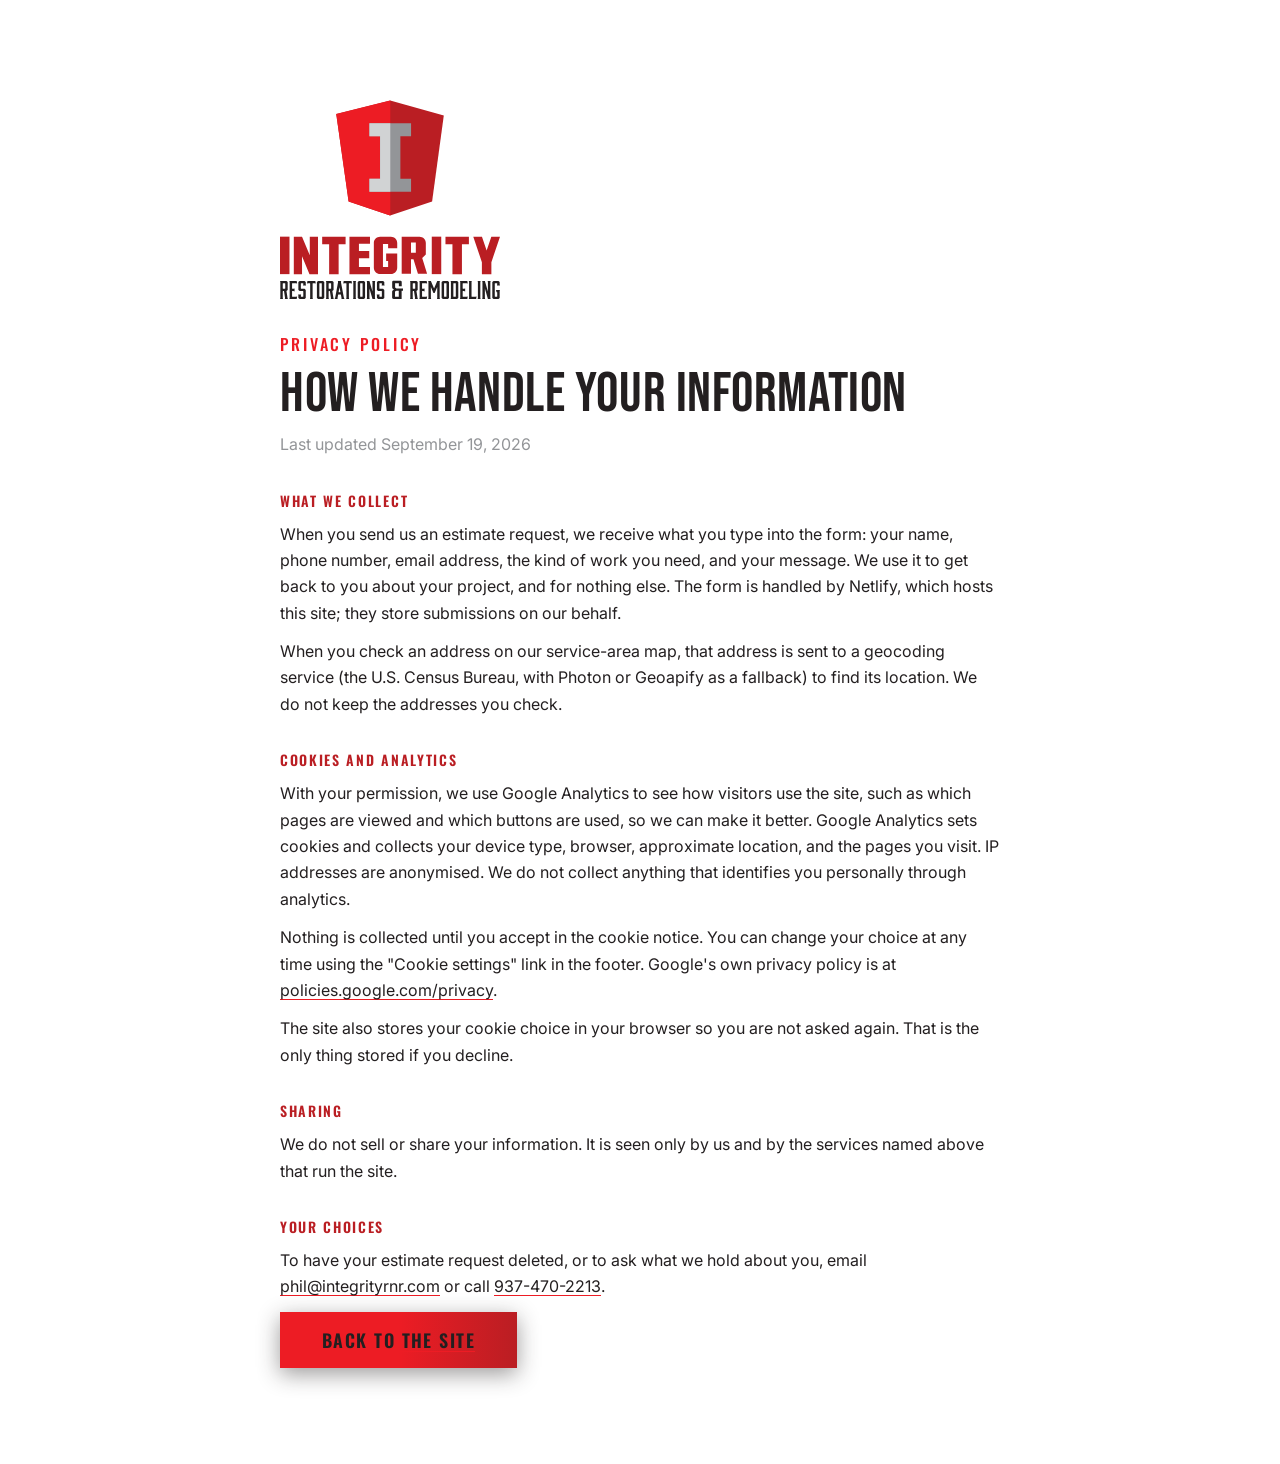
==== privacy.html @ 64e974b1 "Google Analytics live behind the cookie notice; privacy page, linked from the notice and the footer " ====
<!DOCTYPE html>
<html lang="en">
<head>
    <meta charset="UTF-8">
    <meta name="viewport" content="width=device-width, initial-scale=1.0">
    <title>Privacy Policy | Integrity Restorations &amp; Remodeling</title>
    <meta name="description" content="What Integrity Restorations and Remodeling collects on this site, why, and how to opt out of analytics cookies.">
    <link rel="canonical" href="https://integrityrnr.com/privacy.html"/>
    <link rel="icon" href="favicon.ico" sizes="32x32"/>
    <link rel="icon" type="image/svg+xml" href="assets/logo-shield.svg"/>
    <link rel="preconnect" href="https://fonts.googleapis.com">
    <link rel="preconnect" href="https://fonts.gstatic.com" crossorigin>
    <link href="https://fonts.googleapis.com/css2?family=Bebas+Neue&family=Oswald:wght@300;500;600&family=Inter:wght@400;500&display=swap" rel="stylesheet">
    <link rel="stylesheet" href="styles.css">
</head>
<body>
    <main id="main" class="section section--services page-full page-doc">
        <div class="section__inner">
            <a href="/"><img class="page-logo" src="assets/logo-lockup.svg" alt="Integrity Restorations and Remodeling" width="410" height="378"></a>
            <p class="section__eyebrow">Privacy policy</p>
            <h1 class="section__title">How we handle your information</h1>
            <p class="doc__updated">Last updated September 19, 2026</p>

            <h2 class="doc__h">What we collect</h2>
            <p>When you send us an estimate request, we receive what you type into the form: your name, phone number, email address, the kind of work you need, and your message. We use it to get back to you about your project, and for nothing else. The form is handled by Netlify, which hosts this site; they store submissions on our behalf.</p>
            <p>When you check an address on our service-area map, that address is sent to a geocoding service (the U.S. Census Bureau, with Photon or Geoapify as a fallback) to find its location. We do not keep the addresses you check.</p>

            <h2 class="doc__h">Cookies and analytics</h2>
            <p>With your permission, we use Google Analytics to see how visitors use the site, such as which pages are viewed and which buttons are used, so we can make it better. Google Analytics sets cookies and collects your device type, browser, approximate location, and the pages you visit. IP addresses are anonymised. We do not collect anything that identifies you personally through analytics.</p>
            <p>Nothing is collected until you accept in the cookie notice. You can change your choice at any time using the "Cookie settings" link in the footer. Google's own privacy policy is at <a href="https://policies.google.com/privacy" target="_blank" rel="noopener">policies.google.com/privacy</a>.</p>
            <p>The site also stores your cookie choice in your browser so you are not asked again. That is the only thing stored if you decline.</p>

            <h2 class="doc__h">Sharing</h2>
            <p>We do not sell or share your information. It is seen only by us and by the services named above that run the site.</p>

            <h2 class="doc__h">Your choices</h2>
            <p>To have your estimate request deleted, or to ask what we hold about you, email <a href="mailto:phil@integrityrnr.com">phil@integrityrnr.com</a> or call <a href="tel:+19374702213">937-470-2213</a>.</p>

            <p class="page-cta"><a class="btn btn--primary" href="/">Back to the site</a></p>
        </div>
    </main>
</body>
</html>
---- styles.css ----
/* =====================================================================
   INTEGRITY RESTORATIONS & REMODELING
   Mobile-first. Phone layout is the default; desktop is added at 768px.
   ===================================================================== */

/* ---------- TOKENS (from the logo's vector print files) ---------- */
:root {
    --red:       #ED1C24;   /* accents, headline emphasis */
    --red-dark:  #BA1E23;   /* buttons, white text on it */
    --ink:       #231F20;   /* text; all photo overlays are this at alpha, never #000 */
    --grey-900:  #88888A;   /* dark surfaces; exact logo background grey */
    --grey-700:  #939598;   /* the "I" on the shield, right half */
    --grey-500:  #A7A9AC;
    --grey-300:  #D1D3D4;   /* the "I" on the shield, left half; secondary text on dark */
    --grey-100:  #E6E7E8;
    --white:     #FFFFFF;
    --gold:      #F2B01E;   /* review stars only; the one colour outside the logo palette, by request */

    /* The brand "light source": bright left half, dark right half, taken
       from the shield's faceted lighting. Everything emphasised uses it. */
    --grad-brand:  linear-gradient(90deg, var(--red) 0%, var(--red) 50%, var(--red-dark) 100%);
    --grad-brand-smooth: linear-gradient(90deg, var(--red), var(--red-dark));
    /* Same idea in the shield's "I" greys: the headline wears this so its
       left edge is lighter than its right, matching the mark. On phones
       the headline is only ~350px wide, so the ramp is softened (white
       into light grey) to match the mobile comp; desktop widens it to
       the full I range below. */
    --grad-steel:  linear-gradient(90deg, var(--white) 0%, var(--white) 100%);      /* the headline is solid white now (Phil's call); the ramp machinery is kept for the two red words */

    /* Photo overlay strength (comp default .85). One knob. */
    --overlay: 0.6;

    --font-display: "Bebas Neue", "Oswald", Impact, sans-serif;
    --font-ui:      "Oswald", "Arial Narrow", sans-serif;
    --font-body:    "Inter", system-ui, -apple-system, "Segoe UI", Roboto, sans-serif;

    --nav-h: 64px;
    --gutter: 22px;
    --ease-out: cubic-bezier(.22, 1, .36, 1);
}

/* ---------- RESET ---------- */
*, *::before, *::after { box-sizing: border-box; margin: 0; padding: 0; }
html { scroll-behavior: smooth; -webkit-text-size-adjust: 100%; }
/* NOTHING MAY WIDEN THE PAGE. Things parked off to the side waiting for their
   entrance (rows that slide in from the right, a rotated photo stack) would
   otherwise stretch the layout on a phone: the whole site shrinks to fit and
   the hamburger lands off screen. clip, not hidden: no scroll container, so
   pinning and anchors behave. */
main, .site-footer { overflow-x: clip; }
body {
    font-family: var(--font-body);
    color: var(--ink);
    background: var(--white);
    line-height: 1.5;
    overflow-x: clip;
}
img, svg { display: block; max-width: 100%; }
[hidden] { display: none !important; }   /* the attribute must beat any display rule */
img { height: auto; }              /* width/height attrs give the ratio, CSS the size */
ul { list-style: none; }
a { color: inherit; text-decoration: none; }
button { font: inherit; color: inherit; background: none; border: 0; cursor: pointer; }
:focus-visible { outline: 3px solid var(--red); outline-offset: 3px; }
.svg-defs { position: absolute; width: 0; height: 0; overflow: hidden; }

.skip-link {
    position: absolute; left: 12px; top: -100px; z-index: 100;
    padding: 10px 16px; background: var(--red-dark); color: var(--white);
    font-family: var(--font-ui); text-transform: uppercase; letter-spacing: .08em;
}
.skip-link:focus { top: 12px; }

/* ---------- BUTTONS ---------- */
.btn {
    display: inline-flex; align-items: center; justify-content: center; gap: .4em;
    min-height: 48px; padding: 12px 20px;
    font-family: var(--font-ui); font-weight: 600; font-size: 13.5px;
    letter-spacing: .08em; text-transform: uppercase; line-height: 1;
    color: var(--white); white-space: nowrap;
    transition: transform .25s var(--ease-out), box-shadow .25s var(--ease-out);
}
.btn--primary {
    background: var(--grad-brand);
    box-shadow: 0 6px 22px rgba(35, 31, 32, .45);
}
/* THE OUTLINE BUTTON. At rest: a faint grey frame, and a line of Integrity
   red that travels round it, drawing the outline as it goes (a conic
   gradient turned by --spin, masked down to a 2px ring). On hover or focus
   the line runs on round the whole frame, then the brand gradient fills the
   button. Reduced motion: the full red outline, still. */
@property --spin { syntax: "<angle>"; inherits: false; initial-value: 0deg; }
@property --gap { syntax: "<percentage>"; inherits: false; initial-value: 55%; }   /* the part of the ring with no red on it */
.btn--outline {
    position: relative; isolation: isolate;
    box-shadow: inset 0 0 0 2px rgba(209, 211, 212, .28); color: var(--grey-300);      /* the faint frame: a shadow, not a border, so the ring below can sit inside the button's own box (the rolling label clips overflow) */
    font-weight: 500;
    transition: transform .25s var(--ease-out), color .3s;
}
.btn--outline::before {
    content: ""; position: absolute; inset: 0; z-index: -1;
    background: var(--grad-brand); opacity: 0; transition: opacity .25s;
}
.btn--outline::after {
    content: ""; position: absolute; inset: 0; padding: 2px; pointer-events: none;
    background: conic-gradient(from var(--spin), transparent 0 var(--gap), var(--red-dark) calc(var(--gap) * 1.42), var(--red) 100%);
    transition: --gap .75s ease-in-out;
    -webkit-mask: linear-gradient(#000 0 0) content-box, linear-gradient(#000 0 0);
            mask: linear-gradient(#000 0 0) content-box, linear-gradient(#000 0 0);
    -webkit-mask-composite: xor; mask-composite: exclude;
    animation: btn-spin 3.6s linear infinite;
}
@keyframes btn-spin { to { --spin: 360deg; } }
.btn--outline:hover, .btn--outline:focus-visible { color: var(--white); }
/* hover, in two beats: the red line runs on round the frame until it meets
   its own tail (--gap closes), THEN the fill comes in. Leaving: the fill goes
   first, the line lets go after. */
.btn--outline:hover::before, .btn--outline:focus-visible::before { opacity: 1; transition: opacity .35s .7s; }
.btn--outline:hover::after, .btn--outline:focus-visible::after { --gap: 0%; animation-play-state: paused; }
/* .btn--still: the quiet version. A plain light outline, no travelling line;
   hover or focus gives the red outline and the fill at once. One moving
   button per screen is enough. */
.btn--still { box-shadow: inset 0 0 0 2px rgba(209, 211, 212, .8); }
.btn--still::after { animation: none; opacity: 0; transition: opacity .3s; --gap: 0%; }
.btn--still:hover::after, .btn--still:focus-visible::after { opacity: 1; }
.btn--still:hover::before, .btn--still:focus-visible::before { transition: opacity .3s; }
@media (prefers-reduced-motion: reduce) { .btn--outline::after { animation: none; transition: none; --gap: 0%; } .btn--outline:hover::before, .btn--outline:focus-visible::before { transition: none; } }
.btn:hover, .btn:focus-visible { transform: translateY(-2px); }
.btn--primary:hover { box-shadow: 0 10px 28px rgba(35, 31, 32, .55); }

/* ---------- HEADER / NAV ---------- */
.site-header {
    position: fixed; inset: 0 0 auto 0; z-index: 50;
    height: var(--nav-h);
}
/* readability gradient under the nav: intentionally light so the black
   half of the wordmark still reads without a glow on the logo */
.site-header::before {
    content: ""; position: absolute; inset: 0 0 auto 0; height: 110px; z-index: -1;
    background: linear-gradient(to bottom, rgba(35,31,32,.35) 0%, rgba(35,31,32,.18) 55%, transparent 100%);
    pointer-events: none;
    transition: opacity .5s;
}
.site-header.is-scrolled::before { opacity: 0; }
/* the grey bar itself: a child, not a background, so it can wipe in
   from the left (script.js scales it; reduced motion just shows it) */
.site-header__bg {
    position: absolute; inset: 0; z-index: -1;
    background: var(--grey-900);
    transform: scaleX(0); transform-origin: 0 50%;
}
@media (prefers-reduced-motion: reduce) {
    .site-header.is-scrolled .site-header__bg { transform: none; }
}

.nav {
    height: 100%; padding: 0 var(--gutter);
    display: flex; align-items: center; justify-content: space-between;
}
.nav__brand { display: flex; align-items: center; gap: 10px; }
.nav__shield { width: 38px; height: auto; }
.nav__wordmark { width: 118px; height: auto; }

/* hamburger: three bars, becomes an X when open */
.nav__toggle {
    width: 44px; height: 44px; display: grid; place-content: center; gap: 5px;
}
.nav__bar {
    width: 22px; height: 2.5px; background: var(--white); border-radius: 2px;
    transition: transform .3s var(--ease-out), opacity .2s, background-color .2s;
}
/* the X (menu open) turns Integrity red under the finger or the pointer */
.nav__toggle[aria-expanded="true"]:hover .nav__bar, .nav__toggle[aria-expanded="true"]:active .nav__bar, .nav__toggle[aria-expanded="true"]:focus-visible .nav__bar { background: var(--red); }
.nav__toggle[aria-expanded="true"] .nav__bar:nth-child(1) { transform: translateY(7.5px) rotate(45deg); }
.nav__toggle[aria-expanded="true"] .nav__bar:nth-child(2) { opacity: 0; }
.nav__toggle[aria-expanded="true"] .nav__bar:nth-child(3) { transform: translateY(-7.5px) rotate(-45deg); }

/* mobile menu panel: full-screen sheet under the nav bar */
.nav__menu {
    position: fixed; inset: var(--nav-h) 0 0 0;
    background: rgba(35, 31, 32, .96);
    padding: 32px var(--gutter) 48px;
    display: flex; flex-direction: column; justify-content: center; align-items: center; gap: 8px;      /* everything centred, across and down */
    overflow-y: auto; overscroll-behavior: contain;                                                  /* a short phone in landscape can still reach every link */
    transform: translateX(100%);
    visibility: hidden;
    transition: transform .6s cubic-bezier(.65, 0, .35, 1), visibility 0s .6s;      /* this is the CLOSE: slower, easing away rather than snapping shut */
}
.nav__menu.is-open { transform: none; visibility: visible; transition: transform .4s var(--ease-out); }
.nav__menu--snap { transition: none !important; }   /* while the header switches layouts */
.nav__list { display: flex; flex-direction: column; align-items: center; gap: 8px; }
.nav__link {
    display: block; padding: 14px 0;
    font-family: var(--font-ui); font-weight: 500; font-size: 22px;
    letter-spacing: .12em; text-transform: uppercase; color: var(--white); text-align: center;
    text-shadow: 0 1px 3px rgba(35, 31, 32, .5);
    transition: color .2s;
}
.nav__link:hover, .nav__link:focus-visible { color: var(--red); }      /* no rolling letters here: just the Integrity red */
.nav__cta { margin-top: 24px; align-self: center; width: min(100%, 340px); }

/* ---------- HOME CONTROL ----------
   Fixed bottom right. Hidden over the hero (.visible comes from script.js);
   its colour follows the background under it: white over dark sections and
   photos, Integrity red (.on-light) over white and grey ones. */
.home-btn {
    position: fixed; right: 0; bottom: 12px; z-index: 45;      /* bottom right, tucked into the page gutter so it stays clear of the text column */      /* under the header and its menu (50) */
    width: 44px; height: 44px; display: flex; align-items: center; justify-content: center;
    color: var(--white); opacity: 0; visibility: hidden;
    filter: drop-shadow(0 1px 2px rgba(35, 31, 32, .45));
    transition: opacity .35s ease, visibility .35s, color .4s, filter .4s;
}
.home-btn.visible { opacity: 1; visibility: visible; }
.home-btn.on-light { color: var(--red); filter: none; }
.home-btn svg { display: block; width: 22px; height: 22px; }
@media (min-width: 768px) { .home-btn { right: 10px; bottom: 16px; width: 52px; height: 52px; } .home-btn svg { width: 32px; height: 32px; } }
.home-btn .home-fill { opacity: 0; transition: opacity .3s ease; }
.home-btn:hover .home-fill, .home-btn:focus-visible .home-fill { opacity: 1; }
.home-btn:focus-visible { outline: 3px solid currentColor; outline-offset: 2px; }
body.has-dialog .home-btn { visibility: hidden; }
@media (prefers-reduced-motion: reduce) { .home-btn, .home-btn .home-fill { transition: none; } }

/* ---------- HERO ---------- */
.hero {
    position: relative; isolation: isolate;
    min-height: 100vh;              /* fallback for browsers without svh */
    min-height: 100svh;             /* small viewport: excludes the mobile URL bar */
    display: grid; grid-template-rows: 1fr auto;
    color: var(--white);
}
.hero__media { position: absolute; inset: 0; z-index: -1; overflow: hidden; }
/* THE SHIELD'S POINT. The hero's base is a shallow V, like the bottom of
   the shield, not a flat edge. --vee is its depth. The V sits where the
   photo meets the white credentials strip (see .trust), at every size. */
.hero { --vee: clamp(22px, 3.4vw, 62px); }
/* THE REVEAL. --rv runs 0 (before photo, no "a success") to 1 (finished
   kitchen, "a success" in full). Both the after photo and the red words
   wear the same soft-edged mask, so they arrive left to right in step.
   Default 0 so the page opens on the before photo with no flash; if
   script.js never takes over, the fallback animation flips it to 1
   after a few seconds, and reduced motion starts at 1. */
.hero { --rv: 0; --rm: 0; animation: hero-rv-fallback 0s 6s forwards; }      /* --rm: the drywall stage, revealed the same way before --rv */
@keyframes hero-rv-fallback { to { --rv: 1; --rm: 1; } }
@media (prefers-reduced-motion: reduce) { .hero { --rv: 1; --rm: 1; animation: none; } }
/* THE INTRO'S STARTING STATE IS IN THE STYLESHEET, so the first paint already
   has it. Left to script.js alone, the page drew everything, then the script
   hid it, then faded it in: a flash and a jump on a phone's first load. If the
   script never arrives the same fallback as above shows everything after a
   few seconds; script.js cancels the fallback when it takes over. */
.hero__title, .hero__note, .hero__actions, .trust__item, .nav__list, .nav__brand { opacity: 0; animation: intro-fallback 0s 6s forwards; }
@keyframes intro-fallback { to { opacity: 1; } }
@media (prefers-reduced-motion: reduce) { .hero__title, .hero__note, .hero__actions, .trust__item, .nav__list, .nav__brand { opacity: 1; animation: none; } }
.hero__after, .hero__title .hl {
    -webkit-mask-image: linear-gradient(90deg, #000 calc(var(--rv) * 125% - 25%), transparent calc(var(--rv) * 125%));
            mask-image: linear-gradient(90deg, #000 calc(var(--rv) * 125% - 25%), transparent calc(var(--rv) * 125%));
}
.hero__after, .hero__mid { position: absolute; inset: 0; overflow: hidden; }
.hero__mid {
    -webkit-mask-image: linear-gradient(90deg, #000 calc(var(--rm) * 125% - 25%), transparent calc(var(--rm) * 125%));
            mask-image: linear-gradient(90deg, #000 calc(var(--rm) * 125% - 25%), transparent calc(var(--rm) * 125%));
}
.hero__title .hl { display: inline-block; }   /* one box, so one mask runs across both words */
.hero__photo {
    width: 100%; height: 100%; object-fit: cover;
    /* portrait crop of a landscape photo: bias left so the hood, the
       cabinet run, and the window edge stay in frame (matches the comp) */
    object-position: 38% 60%;
}
/* the shadow overlay: bottom-heavy on phones because the content sits
   at the bottom; a left-to-right light source on desktop */
.hero__media::after {
    content: ""; position: absolute; inset: 0;
    background: linear-gradient(
        to top,
        rgba(35,31,32, calc(var(--overlay) * 1.08)) 0%,
        rgba(35,31,32, calc(var(--overlay) * .85)) 34%,
        rgba(35,31,32, calc(var(--overlay) * .26)) 62%,
        rgba(35,31,32, calc(var(--overlay) * .06)) 100%
    );
}

.hero__content {
    align-self: end;
    padding: calc(var(--nav-h) + 40px) var(--gutter) 22px;
    display: flex; flex-direction: column; gap: 18px;
}
/* headline + note: one block that keeps the content column's rhythm */
.hero__copy { display: flex; flex-direction: column; gap: inherit; }
.hero__title {
    font-family: var(--font-display); font-weight: 400;
    font-size: clamp(38px, 11.8vw, 56px); line-height: .96; letter-spacing: .01em;   /* 46px at 390 */
    text-transform: uppercase;
    color: var(--white);            /* plain fallback until SplitText runs (and for no-JS) */
}
.hero__title .hl, .hero__title .em { color: var(--red); display: inline-block; }      /* .em: "you", red like "a success" but not part of the reveal */

/* GRADIENT-CLIPPED TEXT, PER WORD.
   A background clipped to text only paints the element's OWN layer. The
   moment a child gets a transform (which GSAP gives every word) the
   browser composites that child separately and its glyphs fall out of
   the parent's clip: invisible text. So each word carries the gradient
   itself. script.js sizes the gradient to the headline's width and
   offsets it by the word's x, so the ramp reads as one continuous
   sweep across the line instead of restarting on every word. */
.hero__title .word {
    background-image: var(--grad-steel);
    background-repeat: no-repeat;
    -webkit-background-clip: text; background-clip: text;
    color: transparent;
}
.hero__title .hl .word, .hero__title .em .word { background-image: var(--grad-brand); }
/* THE DRAWING STATE (script.js adds .is-drawing for the drywall stage): each
   word is an outline, and a fill rises through it bottom to top as --fill
   goes 0 to 1. "you" is red and full throughout. "a success" is never
   outlined: it arrives whole with the finished kitchen. Without the class
   (no JS, reduced motion, or once the fill is done) the words are solid. */
.hero__title { --fill: 0; }
.hero__title.is-drawing .word {
    -webkit-text-stroke: 1.5px var(--white);
    background-image: linear-gradient(to top, var(--white) calc(var(--fill) * 100%), transparent calc(var(--fill) * 100%));
}
.hero__title.is-drawing .em .word { -webkit-text-stroke: 0; background-image: var(--grad-brand); }      /* "you" is full from the start: only the white words fill */

.hero__note {
    font-family: var(--font-ui); font-weight: 400; font-size: 17px; line-height: 1.5; letter-spacing: .01em;
    color: var(--white); text-shadow: 0 1px 4px rgba(35, 31, 32, .55);
    border-left: 4px solid var(--red); padding: 12px 0 12px 14px;      /* the vertical padding is what makes the red bar stand taller than the line of text */
    max-width: 60ch;
}
/* side by side when there is room; each button needs ~140px, so on a
   320px phone (276px of content) they wrap and stack instead of
   overflowing the nowrap labels */
.hero__actions { display: flex; flex-wrap: wrap; gap: 10px; }
.hero__actions .btn--outline { flex: 1 1 140px; }
.hero__actions .btn--outline { background: rgba(35, 31, 32, .42); color: var(--white); }   /* a dark backing over the photo */

/* THE TALL HERO (a trial: delete this one block to go back to the hero that
   ends at the bottom of the first screen). The headline and buttons fill
   the first full screen; the kitchen photo then carries on for another 30%
   of a screen before the shield-point edge and the credentials strip. */
@media (min-width: 768px) {      /* not on phones: a landscape photo stretched over 130% of a tall narrow screen is zoomed to mush */
    .hero { grid-template-rows: minmax(100vh, auto) 30vh auto; grid-template-rows: minmax(100svh, auto) 30svh auto; }
    .hero > .trust { grid-row: 3; }
}
/* the buttons ride down with the scroll (script.js, heroScroll, feeds --drop)
   from the foot of the first screen to the foot of the photo, so they stay
   in view through the extra stretch. On the buttons, not their row: GSAP's
   intro moves the row and, once it has, pins the row's own translate to none. */
.hero__actions .btn { translate: 0 var(--drop, 0px); }

/* TRUST: the white credentials strip under the hero photo, at every size.
   Its top edge dips to a point in the middle (the shield's V): the photo
   behind fills the dip and a red rule follows it. Phones stack the three
   credentials, centred; from 768px they sit left, centre and right. */
.trust {
    position: relative; isolation: isolate;
    display: flex; flex-direction: column; align-items: center; gap: 10px;
    padding: calc(var(--vee) + 20px) var(--gutter) 18px;
    font-family: var(--font-body); font-size: 14px; font-weight: 500; letter-spacing: .04em;
    color: var(--ink);
}
/* the white is its own layer and starts 2px BELOW the red rule's top edge,
   tucked under it. When the white and the red were cut along the very same
   diagonal, anti-aliasing let a hairline of white show above the red. */
.trust::after {
    content: ""; position: absolute; inset: 0; z-index: -1; background: var(--white);
    clip-path: polygon(0 2px, 50% calc(var(--vee) + 2px), 100% 2px, 100% 100%, 0 100%);
}
.trust::before {
    content: ""; position: absolute; left: 0; right: 0; top: 0; height: calc(var(--vee) + 5px);
    background: var(--grad-brand-smooth);
    clip-path: polygon(0 0, 50% var(--vee), 100% 0, 100% 5px, 50% calc(var(--vee) + 5px), 0 5px);
}
.trust__item { display: flex; align-items: center; gap: 8px; }
.trust__icon { display: block; width: 20px; height: 20px; flex: none; }

/* ---------- FOLLOW BAND: a second strip under the credentials ---------- */
.follow {
    display: flex; flex-direction: column; align-items: center; gap: 14px;
    background: var(--white); border-top: 1px solid var(--grey-300); border-bottom: 1px solid var(--grey-300); padding: 26px var(--gutter);
}
.follow__item { display: flex; align-items: center; gap: 12px; font-size: 15px; letter-spacing: .02em; color: var(--ink); }
.follow__link {
    display: inline-flex; align-items: center; gap: 10px; padding: 9px 18px 9px 14px;
    font-weight: 600; color: var(--ink); background: var(--white);
    border: 2px solid var(--grey-300); border-radius: 999px;       /* a pill: reads as a button, not a word */
    transition: border-color .25s, color .25s, transform .25s var(--ease-out), box-shadow .25s var(--ease-out);
}
.follow__link:hover, .follow__link:focus-visible { border-color: var(--red); color: var(--red-dark); transform: translateY(-2px); box-shadow: 0 8px 18px rgba(35, 31, 32, .14); }
.follow__icon { width: 24px; height: 24px; flex: none; }
@media (max-width: 359px) { .follow__item { font-size: 13px; gap: 7px; white-space: nowrap; } .follow__link { gap: 6px; padding: 7px 11px 7px 9px; } .follow__icon { width: 18px; height: 18px; } }   /* the smallest phones: keep each phrase on one line */
@media (min-width: 768px) {
    /* two equal halves, so the hairline between the phrases stands exactly on the
       page's centre line: plumb with the point of the V and the middle credential */
    .follow { display: grid; grid-template-columns: 1fr 1fr; gap: 0; padding: 0; }
    .follow__item { font-size: 16px; padding: 38px 24px; justify-content: center; }      /* each phrase centred in its own half */
    .follow__item + .follow__item { border-left: 1px solid var(--grey-300); }              /* the bar runs the band's full height, line to line */
    .follow__icon { width: 26px; height: 26px; }
}

/* ---------- SECTION SHELLS ---------- */
.section {
    width: 100%;
    padding: 72px var(--gutter);
    scroll-margin-top: var(--nav-h);
}
/* empty sections stay 100vw x 100vh so we can see them while building;
   a built section sizes to its content */
.section.placeholder {
    width: 100%; min-height: 100vh;   /* 100% = viewport width without the scrollbar sliver 100vw adds */
    display: grid; place-items: center;
}
.section__inner { width: min(100%, 1200px); margin-inline: auto; }
.section__head { text-align: center; max-width: 62ch; margin: 0 auto 40px; }
.section__eyebrow {
    font-family: var(--font-ui); font-weight: 500; font-size: 13px;
    letter-spacing: .18em; text-transform: uppercase; color: var(--red);
    margin-bottom: 10px;
}
.section__title {
    font-family: var(--font-display); font-weight: 400;
    font-size: clamp(40px, 8vw, 72px); line-height: 1; letter-spacing: .01em;
    text-transform: uppercase;
}
.section__lede {
    margin-top: 14px; font-size: 16px; line-height: 1.6; color: var(--ink);
}
.placeholder__note {
    margin-top: 12px; max-width: 60ch;
    font-size: 15px; color: var(--grey-700);
}

/* ---------- SERVICES ---------- */
.services { display: grid; gap: 32px; }
.service {
    display: grid; grid-template-columns: 64px 1fr; gap: 18px;
    align-items: start;
}
/* MASK, NOT IMG: an <img> can't be recoloured by CSS. Using the SVG as
   a mask means the box paints its background (the brand gradient) only
   where the icon has ink. Same trick as the trust icons, one asset each,
   and the files stay plain black SVGs that work anywhere else. */
/* two registered colours, so the icon's gradient can FADE to white (a plain
   custom property, or a gradient itself, cannot be transitioned) */
@property --ico-a { syntax: "<color>"; inherits: false; initial-value: #ED1C24; }
@property --ico-b { syntax: "<color>"; inherits: false; initial-value: #BA1E23; }
.service__icon { position: relative; width: 64px; aspect-ratio: 1; }
/* THE ICON is painted by ::after: the icon's box, masked by the SVG. Its
   fill is the brand gradient built from --ico-a / --ico-b; on hover both
   fade to white. */
.service__icon::after {
    content: ""; position: absolute; inset: 0;
    background: linear-gradient(90deg, var(--ico-a) 0%, var(--ico-a) 50%, var(--ico-b) 100%);
    -webkit-mask: var(--icon) center / contain no-repeat;
            mask: var(--icon) center / contain no-repeat;
    transition: --ico-a .35s ease, --ico-b .35s ease;
}
/* THE TILE is ::before: brand red with rounded corners, faded out at rest;
   on hover it fades in while the lines fade to white. It HUGS THE DRAWING,
   not the square box: each SVG's artwork sits differently inside its box
   (the kitchen and bathroom are wide and short, the other two near square),
   so each icon carries its artwork's insets (--at --ar --ab --al, measured
   from the SVGs' bounding boxes, stroke included) and the tile is that
   rectangle plus --pad. Re-measure if an icon file changes. */
.service__icon::before {
    --pad: 7px;                            /* enough that a square corner in the drawing (the shower's) clears the tile's rounded corner */
    content: ""; position: absolute; border-radius: 9px;
    inset: calc(var(--at) - var(--pad)) calc(var(--ar) - var(--pad)) calc(var(--ab) - var(--pad)) calc(var(--al) - var(--pad));
    background: var(--grad-brand);
    opacity: 0; transition: opacity .35s ease;
}
.service__icon--kitchen  { --icon: url("assets/icon-kitchen.svg"); --at: 11.48%; --ar: 3.7%; --ab: 11.48%; --al: 3.7%; }
.service__icon--bathroom { --icon: url("assets/icon-bathroom.svg"); --at: 10.69%; --ar: 3.7%; --ab: 10.68%; --al: 3.7%; }
.service__icon--basement { --icon: url("assets/icon-basement.svg"); --at: 3.7%; --ar: 4.54%; --ab: 3.71%; --al: 4.54%; }
.service__icon--other    { --icon: url("assets/icon-other.svg"); --at: 3.7%; --ar: 4.02%; --ab: 3.71%; --al: 4.02%; }
.service__title {
    font-family: var(--font-ui); font-weight: 600; font-size: 17px;
    letter-spacing: .1em; text-transform: uppercase; line-height: 1.2;
    margin-bottom: 8px;
}
.service__text { font-size: 16px; line-height: 1.6; max-width: 46ch; }
/* THE WHOLE BLOCK IS THE LINK: the title's link stretches over the block,
   so the icon is clickable too. The cue line and a small lift on the icon
   say so. */
.service { position: relative; }
}
}
.service__link { color: inherit; text-decoration: none; }
.service__link::after { content: ""; position: absolute; inset: -10px; }
.service__link:focus-visible { outline: none; }
.service:has(.service__link:focus-visible) { outline: 3px solid var(--red); outline-offset: 10px; }
.service__icon { transition: transform .35s var(--ease-out); }
.service__title { transition: color .25s; }
.service__more {
    display: inline-block; margin-top: 10px;
    font-family: var(--font-ui); font-weight: 600; font-size: 13px; letter-spacing: .12em; text-transform: uppercase;
    color: var(--red-dark); border-bottom: 2px solid transparent; transition: border-color .25s;
}
.service:hover .service__icon { transform: translateY(-4px); }
.service:hover .service__icon::before, .service:has(.service__link:focus-visible) .service__icon::before { opacity: 1; }
.service:hover .service__icon::after,  .service:has(.service__link:focus-visible) .service__icon::after  { --ico-a: #FFFFFF; --ico-b: #FFFFFF; }
@media (prefers-reduced-motion: reduce) { .service__icon, .service__icon::before, .service__icon::after { transition: none; } }
.service:hover .service__title { color: var(--red-dark); }
.service:hover .service__more, .service:has(.service__link:focus-visible) .service__more { border-bottom-color: currentColor; }

/* ---------- OUR WORK ---------- */
/* segmented control: two cards, the active one goes ink with a brand
   rule on top. role=tab buttons; the panels below are the tabpanels */
/* THE SEGMENT TABS as photo cards: the house for Residential, the
   towers for Commercial, rounded, the words on an ink fade at the foot.
   The active tab carries the gradient rule and shows its photo brighter;
   the other sits darker until chosen. */
.segments { display: grid; grid-template-columns: 1fr 1fr; gap: 12px; margin-bottom: 32px; }
.segment {
    position: relative; overflow: hidden; isolation: isolate;
    border-radius: 16px; aspect-ratio: 3 / 4; padding: 14px;   /* tall on phones so the words have room */
    display: flex; flex-direction: column; justify-content: flex-end; gap: 6px;   /* the words stack at the foot */
    text-align: left; color: var(--white); background: var(--ink);
    box-shadow: 0 10px 26px rgba(35, 31, 32, .22);
}
.segment__photo {
    position: absolute; inset: 0; width: 100%; height: 100%; object-fit: cover;
    filter: saturate(.55) brightness(.75); transform: scale(1.02);
    transition: filter .35s, transform .6s var(--ease-out);
}
.segment::after {
    content: ""; position: absolute; inset: 0;
    background: linear-gradient(to top, rgba(35,31,32,.88) 0%, rgba(35,31,32,.4) 45%, rgba(35,31,32,.05) 80%);
}
/* the rule runs in from the left when a card is chosen, like the rails */
.segment::before {
    content: ""; position: absolute; inset: 0 0 auto 0; height: 5px; z-index: 2;
    background: var(--grad-brand);
    transform: scaleX(0); transform-origin: 0 50%; transition: transform .55s var(--ease-out);
}
.segment__title, .segment__sub { position: relative; z-index: 1; }
.segment__title {
    display: block; font-family: var(--font-display); font-size: clamp(20px, 7vw, 28px); line-height: 1;
    letter-spacing: .02em; text-transform: uppercase;
}
.segment__sub { display: block; font-size: 13px; line-height: 1.4; color: var(--grey-300); }
.segment:hover .segment__photo, .segment:focus-visible .segment__photo { filter: saturate(.9) brightness(.95); transform: scale(1.06); }
.segment.is-active .segment__photo { filter: none; transform: scale(1); }
.segment.is-active::before { transform: scaleX(1); }
.segment.is-active .segment__sub { color: var(--white); }
.segment:focus-visible { outline: 3px solid var(--red); outline-offset: 3px; }
/* the narrowest phones: the two cards stack, each a wide card */
@media (max-width: 359px) {
    .segments { grid-template-columns: 1fr; }
    .segment { aspect-ratio: 16 / 9; }
}

.work__intro { max-width: 62ch; margin: 0 auto 28px; font-size: 16px; line-height: 1.6; text-align: center; }

/* filter chips */
.filters { display: flex; flex-wrap: wrap; justify-content: center; gap: 8px; margin-bottom: 28px; }
.filter {
    min-height: 44px; padding: 10px 18px;
    font-family: var(--font-ui); font-weight: 500; font-size: 14px;
    letter-spacing: .1em; text-transform: uppercase;
    border: 2px solid var(--grey-300); color: var(--ink);
    transition: background-color .25s, color .25s, border-color .25s;
}
.filter:hover { border-color: var(--red-dark); }
.filter.is-active { background: var(--red-dark); border-color: var(--red-dark); color: var(--white); }

/* CSS-ONLY FILTERING: the grid carries data-filter, JS only changes that
   one attribute. A pair whose category doesn't match gets display:none,
   which removes its layout box, so its lazy images never fetch. */
.gallery { display: grid; gap: 24px; }
.gallery[data-filter="kitchens"]  .pair:not([data-category="kitchens"]),
.gallery[data-filter="bathrooms"] .pair:not([data-category="bathrooms"]),
.gallery[data-filter="basements"] .pair:not([data-category="basements"]),
.gallery[data-filter="more"]      .pair:not([data-category="more"]) { display: none; }

/* THE HORIZONTAL CAROUSEL (bathrooms, more: script.js galleryCarousel adds
   .is-carousel to the window and the list, and the two arrows). The list
   becomes a row; GSAP slides it so the chosen card sits in the middle of
   the window, full size, with its neighbours peeking in smaller and dimmed
   either side. Tapping a neighbour brings it to the middle. */
.gallery-window { position: relative; }
.gallery-window.is-carousel { overflow: hidden; padding: 14px 0 12px; margin-inline: calc(-1 * var(--gutter)); }   /* out to the screen's edges: the neighbours show at the sides */
/* THE RED HAIRLINES, the reviews carousel's turned on its side: a rail along
   the top and the bottom of the window, fading out towards the ends, and a
   bar between every pair of cards that travels with them (drawn on the
   track as a repeating gradient: script.js gives it the card width and gap,
   so it is not scaled or dimmed with the neighbours). */
.gallery-window.is-carousel::before, .gallery-window.is-carousel::after {
    content: ""; position: absolute; left: 0; right: 0; height: 1px; z-index: 1; pointer-events: none; opacity: .6;
    background: linear-gradient(to right, transparent 0%, var(--red-dark) 14%, var(--red-dark) 86%, transparent 100%);
}
.gallery-window.is-carousel::before { top: 0; }
.gallery-window.is-carousel::after  { bottom: 0; }
.gallery.is-carousel { position: relative; }
.gallery.is-carousel::before {
    content: ""; position: absolute; top: -14px; bottom: -12px; left: 0; right: -600%; pointer-events: none; opacity: .6;      /* up and down through the window's padding: the bars meet the rails */
    background: repeating-linear-gradient(to right,
        transparent 0, transparent calc(var(--card-w, 560px) + var(--card-gap, 28px) / 2 - .5px),
        var(--red-dark) calc(var(--card-w, 560px) + var(--card-gap, 28px) / 2 - .5px), var(--red-dark) calc(var(--card-w, 560px) + var(--card-gap, 28px) / 2 + .5px),
        transparent calc(var(--card-w, 560px) + var(--card-gap, 28px) / 2 + .5px), transparent calc(var(--card-w, 560px) + var(--card-gap, 28px)));
}
/* the card in the middle lifts on the same soft shadow as the centred review */
.gallery.is-carousel .pair__figure { transition: box-shadow .4s var(--ease-out); }
.gallery.is-carousel .pair.is-focus .pair__figure { box-shadow: 0 22px 44px rgba(35, 31, 32, .34); }
.gallery.is-carousel { display: flex; gap: 20px; align-items: start; will-change: transform; }
.gallery.is-carousel .pair { flex: 0 0 min(78vw, 560px); scale: .88; opacity: .5; transition: scale .5s var(--ease-out), opacity .5s; }      /* scale, not transform: GSAP's fade owns transform */
.gallery.is-carousel .pair.is-focus { scale: 1; opacity: 1; }
.gallery.is-carousel .pair:not(.is-focus) .pair__media { cursor: default; }
.gal-arrow {
    position: absolute; top: 50%; translate: 0 -50%; z-index: 3;
    width: 48px; height: 48px; border-radius: 50%; display: grid; place-items: center;
    background: var(--white); color: var(--ink); border: 2px solid var(--grey-300);
    box-shadow: 0 6px 18px rgba(35, 31, 32, .22);
    transition: border-color .2s, color .2s, opacity .3s, transform .25s var(--ease-out);
}
.gal-arrow svg { width: 22px; height: 22px; }
.gal-arrow--prev { left: 10px; } .gal-arrow--next { right: 10px; }
.gal-arrow:hover, .gal-arrow:focus-visible { border-color: var(--red); color: var(--red); transform: scale(1.06); }
.gal-arrow[disabled] { opacity: .3; pointer-events: none; }
.gallery-window:not(.is-carousel) .gal-arrow { display: none; }
@media (min-width: 768px) {
    .gallery-window.is-carousel { margin-inline: 0; padding-block: 12px; }
    .gallery.is-carousel { gap: 28px; }
    .gallery.is-carousel .pair { flex-basis: min(45%, 450px); }      /* about a fifth smaller than first cut: the whole card fits a laptop screen */
    .gallery:not(.is-carousel) { max-width: 920px; margin-inline: auto; }
    .gal-arrow { width: 56px; height: 56px; }
    .gal-arrow--prev { left: 18px; } .gal-arrow--next { right: 18px; }
}
@media (prefers-reduced-motion: reduce) { .gallery.is-carousel .pair { transition: none; } }

/* BEFORE/AFTER CARD: both photos stacked in a square; the after photo
   is clipped to a zero-width strip on the left and wipes across on
   hover, or on tap via the .is-after class the flip button toggles */
.pair__figure { background: var(--white); border: 1px solid var(--grey-300); }
.pair__media { position: relative; aspect-ratio: 1; overflow: hidden; background: var(--grey-100); cursor: pointer; }
.pair__media img { position: absolute; inset: 0; width: 100%; height: 100%; object-fit: cover; }
.pair__after { clip-path: inset(0 100% 0 0); }     /* script.js wipes it in from the left */
/* THE RAIL, the reviews carousel's bar laid along the top: a thin track,
   a red fill that runs left to right with the wipe, and the two words
   as the controls, BEFORE at the left end and AFTER at the right */
.pair__rail {
    position: absolute; top: 0; left: 0; right: 0; height: 6px; z-index: 2;
    background: rgba(35, 31, 32, .35);
}
.pair__rail-fill {
    position: absolute; inset: 0;
    background: linear-gradient(to right, var(--red-dark), var(--red));
    clip-path: inset(0 100% 0 0);
}
.pair__switch {
    position: absolute; top: 6px; left: 0; right: 0; z-index: 2;
    display: flex; justify-content: space-between;
}
/* the words are buttons and look it: translucent ink cards with a
   white keyline; the active one fills red */
.pair__opt {
    margin: 10px; min-height: 36px; padding: 8px 14px;
    font-family: var(--font-ui); font-weight: 600; font-size: 12px;
    letter-spacing: .2em; text-transform: uppercase; color: var(--white);
    background: rgba(35, 31, 32, .55); border: 1px solid rgba(255, 255, 255, .6);
    backdrop-filter: blur(4px); -webkit-backdrop-filter: blur(4px);
    transition: background-color .25s, border-color .25s;
}
.pair__opt:hover, .pair__opt:focus-visible { border-color: var(--white); background: rgba(35, 31, 32, .75); }
.pair__opt.is-on { background: var(--red-dark); border-color: var(--red-dark); }
/* THE HINT (script.js): a finger by the AFTER button of the first photo,
   its outline drawing itself in the brand gradient, until the first tap */
.pair { position: relative; }
.pair__hint {
    position: absolute; top: 46px; right: 14px; z-index: 3; width: 46px; height: 46px;
    pointer-events: none; opacity: 0;
    filter: drop-shadow(0 2px 4px rgba(35, 31, 32, .6));
}
.pair__hint path { fill: none; stroke: url(#grad-brand); stroke-width: 2; stroke-linecap: round; stroke-linejoin: round; }
.pair__caption { display: flex; align-items: center; justify-content: space-between; gap: 12px; padding: 14px 16px; }
.pair__title { font-family: var(--font-ui); font-weight: 600; font-size: 15px; letter-spacing: .06em; text-transform: uppercase; }

/* commercial panel: copy + property-type list */
.commercial { display: grid; gap: 32px; }
.commercial__title {
    font-family: var(--font-display); font-weight: 400; font-size: clamp(30px, 6vw, 44px);
    line-height: 1; letter-spacing: .01em; text-transform: uppercase; margin-bottom: 14px;
}
.commercial__copy p { font-size: 16px; line-height: 1.6; margin-bottom: 14px; }
.commercial__cta { margin-top: 8px; }
.commercial__list { display: grid; gap: 10px; }
.commercial__item {
    display: grid; grid-template-columns: minmax(0, 1fr) 44px; column-gap: 16px; row-gap: 2px;
    align-items: center; padding: 14px 16px;
    border-left: 4px solid var(--red); background: var(--white);
}
/* the icon sits on the right, spanning both lines: the SVG is the
   stencil, the brand gradient the paint (same trick as the services) */
.commercial__icon {
    grid-column: 2; grid-row: 1 / 3; width: 44px; aspect-ratio: 1;
    background: var(--grad-brand);
    -webkit-mask: var(--icon) center / contain no-repeat;
            mask: var(--icon) center / contain no-repeat;
}
.commercial__icon--apartment { --icon: url("assets/icon-commercial-apartment.svg"); }
.commercial__icon--funeral   { --icon: url("assets/icon-commercial-funeral.svg"); }
.commercial__icon--hospital  { --icon: url("assets/icon-commercial-hospital.svg"); }
.commercial__icon--office    { --icon: url("assets/icon-commercial-office.svg"); }
.commercial__icon--flood     { --icon: url("assets/icon-commercial-flood.svg"); }
.commercial__item strong { font-family: var(--font-ui); font-weight: 600; font-size: 15px; letter-spacing: .06em; text-transform: uppercase; }
.commercial__item span { font-size: 14px; color: var(--ink); }

/* ---------- REVIEWS: scroll carousel ----------
   Photo cards in one column. The job's BEFORE photo is the resting
   background; the AFTER photo sits on top clipped to nothing and is
   wiped in bottom-to-top by a scrubbed GSAP timeline as the card's
   middle crosses the window's middle. script.js pins the section,
   drives the column's y and every wipe from scroll position, and adds
   .is-carousel; without JS (or with reduced motion) the column is a
   plain stacked list. Text rides on a frosted panel. */
.reviews-layout { display: grid; gap: 24px; }
.reviews-window { position: relative; }
.reviews { display: flex; flex-direction: column; gap: 20px; }
.review {
    position: relative; isolation: isolate; overflow: hidden; flex: none;
    min-height: 340px;
    display: flex; flex-direction: column; justify-content: flex-end;
    padding: 14px;
    background: var(--ink); color: var(--white);
}
.review__bg { position: absolute; inset: 0; z-index: -1; }
.review__bg img { position: absolute; inset: 0; width: 100%; height: 100%; object-fit: cover; }
/* THE WIPE. The after photo sits in a layer that GSAP animates from
   inset(100% 0 0 0) to inset(0% 0 0 0). The rail on the right edge
   has a red fill that gets the SAME tween, and the sideways "After"
   label lives inside that fill, so as the wipe rises the rail fills
   and "Before" is overtaken by "After". Only clip when a before photo
   exists underneath to reveal from. */
.review__after-layer { position: absolute; inset: 0; }
.has-before .review__after-layer,
.has-before .review__rail-fill { clip-path: inset(100% 0 0 0); }

/* the rail is a thin loading bar on the right edge */
.review__rail {
    position: absolute; top: 0; right: 0; bottom: 0; width: 6px; z-index: 2;
    background: rgba(35, 31, 32, .35);
}
.review__rail-fill {
    position: absolute; inset: 0;
    background: linear-gradient(to top, var(--red-dark), var(--red));
}
/* the tag is one sideways word just left of the bar. script.js moves
   it up with the fill's leading edge (GSAP owns its transform, so the
   180-degree turn is set there too) and flips it to AFTER halfway */
.review__tag {
    position: absolute; right: 14px; bottom: 12px; z-index: 2;
    display: grid; writing-mode: vertical-rl;
    font-family: var(--font-ui); font-weight: 600; font-size: 12px;
    letter-spacing: .2em; text-transform: uppercase; white-space: nowrap;
    color: var(--white); text-shadow: 0 1px 3px rgba(35, 31, 32, .7);
}
.review__tag-word { grid-area: 1 / 1; transition: opacity .25s; }
.review__tag-word--after { opacity: 0; }
.review__tag.is-after .review__tag-word--before { opacity: 0; }
.review__tag.is-after .review__tag-word--after  { opacity: 1; }
/* a card with no before photo parks its tag at the top */
.review:not(.has-before) .review__tag { bottom: auto; top: 12px; }
/* on the photo (phones, reduced motion) the glass panel leaves the rail and tag clear */
.review > .review__glass { margin-right: 40px; }

/* progress readout and hint: only meaningful in carousel mode */
.reviews-progress, .reviews-hint, .reviews-vprogress { display: none; }
.is-carousel .reviews-progress {
    display: flex; align-items: center; gap: 12px; margin-top: 22px;
    font-family: var(--font-ui); font-weight: 500; font-size: 14px; letter-spacing: .12em;
}
.reviews-progress__track { position: relative; flex: 1; max-width: 160px; height: 2px; background: var(--grey-300); }
.reviews-progress__fill {
    position: absolute; inset: 0; background: var(--grad-brand);
    transform-origin: left; transform: scaleX(0);
}
.reviews-progress__total { color: var(--grey-700); }
.is-carousel .reviews-hint { display: block; margin-top: 10px; font-size: 13px; color: var(--grey-700); }

/* CAROUSEL MODE: the section becomes one viewport tall (it gets
   pinned), the head sits above (phone) or beside (desktop) a window
   that clips the travelling column, with soft edges top and bottom */
.section--reviews.is-carousel {
    height: 100svh; padding: calc(var(--nav-h) + 20px) var(--gutter) 0;
    display: grid;
}
.is-carousel .reviews-layout { height: 100%; grid-template-rows: auto 1fr; min-height: 0; }
.is-carousel .reviews-head { margin-bottom: 0; }
.is-carousel .reviews-window {
    min-height: 0; overflow: hidden;
    /* ONE FADE FOR EVERYTHING IN THE WINDOW, at the top only: the photos and
       the two rails are masked together, so the pictures fade out on exactly
       the line where the red rails do. script.js sets --fade to the free
       space above the centred card, so the card in focus is never touched.
       No fade at the bottom: rails and photos run down to the edge of the
       screen and, past the pin, in under the slanted band below. */
    --fade: 48px;
    -webkit-mask-image: linear-gradient(to bottom, transparent 0, #000 var(--fade));
            mask-image: linear-gradient(to bottom, transparent 0, #000 var(--fade));
}
/* THE RED HAIRLINES (carousel mode). Two rails run down the sides of the
   column and FADE OUT towards the top and bottom of the window (a gradient,
   not a hard stop); a rule sits between every pair of cards (script.js adds
   those li.reviews__rule, so the markup and the static list stay clean) and
   travels with them, solid from rail to rail. The rails are
   behind the cards. */
.is-carousel .reviews-window::before, .is-carousel .reviews-window::after {
    content: ""; position: absolute; top: 0; bottom: 0; width: 1px; z-index: 0;
    background: var(--red-dark); opacity: .6;       /* solid: the window's mask does the fading */
}
.is-carousel .reviews-window::before { left: 0; }
.is-carousel .reviews-window::after  { right: 0; }
.is-carousel .reviews { position: relative; z-index: 1; padding-inline: 16px; }      /* the cards sit just inside the rails */
.reviews__rule {
    flex: none; height: 1px; margin-inline: -16px; list-style: none; opacity: .6;
    background: var(--red-dark);      /* solid from rail to rail */
}
/* THE CARD IN FOCUS (the one the scroll has brought to the middle) lifts off
   the column on a soft shadow. No coloured frame: a solid red border around
   it was tried and dropped. */
.is-carousel .review { box-shadow: 0 0 0 rgba(35, 31, 32, 0); transition: box-shadow .4s var(--ease-out); will-change: transform; background: var(--grey-300); }      /* a light ground: if a photo is ever a beat late it is not a black slab */
.is-carousel .reviews { will-change: transform; }
.is-carousel .review.is-focus { box-shadow: 0 22px 44px rgba(35, 31, 32, .34); z-index: 2; }
@media (prefers-reduced-motion: reduce) { .is-carousel .review { transition: none; } }
.is-carousel .review { min-height: 300px; }
.is-carousel .section__lede { display: none; }   /* phone height budget: the review text takes its place */

/* the active review's text, moved into the left column by script.js.
   There it is A WHITE CARD like a reviews widget: the name in red with the
   stars under it, the Facebook mark top right (every review is from
   Facebook; the word stays in the markup for screen readers), the quote,
   then See the job. The footer is display:contents so its name, source
   and button can take their own cells of the card's grid. */
.reviews-current { margin-top: 20px; }
.reviews-current .review__glass {
    display: grid; grid-template-columns: minmax(0, 1fr) auto; gap: 4px 16px;
    padding: 22px 24px 12px;
    background: var(--white); border: 0; border-top: 3px solid var(--red);
    box-shadow: 0 14px 34px rgba(35, 31, 32, .13), 0 2px 6px rgba(35, 31, 32, .06);
    -webkit-backdrop-filter: none; backdrop-filter: none;
    color: var(--ink);
}
.reviews-current .review__glass::before { display: none; }
.reviews-current .review__meta { display: contents; }
.reviews-current .review__name { grid-area: 1 / 1; font-size: 17px; color: var(--red-dark); }
.reviews-current .review__stars { grid-area: 2 / 1; }
.reviews-current .review__source {
    grid-area: 1 / 2 / span 2 / auto; align-self: center;
    width: 34px; height: 34px; overflow: hidden; font-size: 0; color: transparent;
    background: url("assets/icon-facebook.svg") center / contain no-repeat;
}
.reviews-current .review__quote { grid-area: 3 / 1 / auto / -1; margin-top: 12px; padding-bottom: 10px; }
.reviews-current .review__quote p { font-size: 17px; }
.reviews-current .review__job { grid-area: 4 / 1 / auto / -1; justify-self: end; margin: 0; color: var(--red-dark); }
/* GLASS: a translucent ink tint plus backdrop blur. The blur samples
   the photo behind the panel, so the panel reads as frosted glass
   rather than a grey box. Browsers without backdrop-filter just get
   the tint, which is still legible. */
.review__glass {
    position: relative;
    display: flex; flex-direction: column; gap: 12px;
    padding: 18px 18px 14px;
    background: rgba(35, 31, 32, .58);
    -webkit-backdrop-filter: blur(14px) saturate(1.3);
            backdrop-filter: blur(14px) saturate(1.3);
    border: 1px solid rgba(255, 255, 255, .16);
}
/* opening quote mark as a decoration, in the display face */
.review__glass::before {
    content: "\201C"; position: absolute; top: 4px; right: 14px;
    font-family: var(--font-display); font-size: 84px; line-height: 1;
    color: var(--red); opacity: .55; pointer-events: none;
}
.review__stars { display: flex; gap: 3px; }
.review__star { width: 17px; height: 17px; fill: var(--gold); }
.review__quote p { font-size: 16px; line-height: 1.6; }
.review--featured .review__quote p { font-size: 17px; }
.review__meta { display: flex; flex-wrap: wrap; align-items: center; gap: 6px 14px; }
.review__name {
    font-style: normal; font-family: var(--font-ui); font-weight: 600; font-size: 15px;
    letter-spacing: .08em; text-transform: uppercase;
}
.review__source { font-size: 13px; color: var(--grey-300); }
.review__job {
    margin-left: auto; min-height: 44px; padding: 8px 0;
    font-family: var(--font-ui); font-weight: 500; font-size: 13px; letter-spacing: .08em; text-transform: uppercase;
    color: var(--white); border-bottom: 2px solid var(--red);
}
.review__job::after { content: " \2197"; }
.review__job { text-decoration: none; display: inline-block; }      /* the link form too (a review that points at a Facebook post) */
/* a long review shows its first lines and trails off in "..."; the link under it opens the whole post */
.reviews-current .review__quote--long p { display: -webkit-box; -webkit-line-clamp: 5; -webkit-box-orient: vertical; overflow: hidden; }
@media (max-width: 767px) { .reviews-current .review__quote--long p { -webkit-line-clamp: 4; } }

/* ---------- MEET PHIL: a two-beat story ----------
   Each beat is a photo and a block of copy. Phones stack photo over
   copy; from 768px the beats sit side by side and alternate sides, so
   the eye travels family -> craft down the page. */
.story { display: grid; gap: 48px; counter-reset: beat; }
.beat { display: grid; gap: 20px; }
.beat__media { position: relative; }
.beat__photo { width: 100%; height: auto; display: block; }
/* two corners rounded, two square, mirrored between the beats: the
   family photo rounds top-right and bottom-left, the craft photo
   top-left and bottom-right, so the pair reads as a matched set */
.beat:nth-child(odd)  .beat__photo { border-radius: 0 56px 0 56px; }
.beat:nth-child(even) .beat__photo { border-radius: 56px 0 56px 0; }
/* THE MORPH (beat 1): one frame, two photos. Static (no JS, reduced
   motion): a 3:2 frame showing the family. Live (.is-live, script.js): the
   stage reserves a fixed block (16:15, caption included) and the frame
   inside it starts portrait-shaped on Phil, then reshapes to landscape as
   the page scrolls, the photos crossfading. Centred in the stage, so the
   frame grows sideways and shrinks vertically without moving the page. */
.morph__frame { position: relative; overflow: hidden; aspect-ratio: 3 / 2; border-radius: 0 56px 0 56px; background: var(--grey-300); }
.beat .morph__img { position: absolute; inset: 0; width: 100%; height: 100%; object-fit: cover; border-radius: 0; }
.morph__img--self { opacity: 0; }
/* FIT THE SCREEN: both photo blocks are sized from the viewport's height
   (less the header bar and some air), so the whole photo is visible at
   once and never needs scrolling; the width follows from the shape. */
.morph.is-live {
    aspect-ratio: 16 / 15; display: flex; flex-direction: column; justify-content: flex-start; align-items: center;   /* the frame hangs from the top: when it flattens, the spare room collects below it */
    width: min(100%, calc((100svh - 170px) * 16 / 15)); margin-inline: auto;
}
.morph.is-live .morph__frame { flex: none; width: 66%; aspect-ratio: 3 / 4; }     /* script.js drives both from here */
.morph.is-live .beat__caption { align-self: flex-start; }
/* THE STACK (beat 2): three prints on one spot, the last on top and
   square to the frame, the two under it turned a few degrees so their
   corners show. script.js flies them in from the left to these resting
   transforms (kept in step with STACK_REST there). */
.stack { position: relative; aspect-ratio: 4 / 5; width: min(100%, calc((100svh - 200px) * 4 / 5)); margin-inline: auto; }
.beat .stack__photo { position: absolute; inset: 0; width: 100%; height: 100%; object-fit: cover; box-shadow: 0 2px 5px rgba(35, 31, 32, .38), 0 14px 30px rgba(35, 31, 32, .34); }   /* a tight contact shadow plus a cast one: each print visibly sits ON the one below */
.stack__photo:nth-child(1) { transform: translate(-20px, 14px) rotate(-5deg); }
.stack__photo:nth-child(2) { transform: translate(16px, -12px) rotate(3.5deg); }
.beat__media .beat__caption { margin-top: 12px; }
/* under the stack: clear of the tilted prints' corners, and lined up with the stack, not the column */
.beat--work .beat__caption { width: min(100%, calc((100svh - 200px) * 4 / 5)); margin: 46px auto 0; }
/* THE LAST WORD. At rest "integrity" is bold in the wordmark's red. While
   script.js types the paragraph it is first typed plain (.is-plain),
   backspaced under the cursor, then retyped like this. */
.type-word { font-weight: 700; color: var(--red-dark); }
.type-word.is-plain { font-weight: inherit; color: inherit; }
.type-cursor { display: inline-block; margin-left: 1px; font-weight: 400; color: var(--ink); animation: type-blink .9s steps(1) infinite; }
@keyframes type-blink { 50% { opacity: 0; } }
/* THE FLIP BUTTON: a labelled pill in the stack's bottom right, tucked
   inside the top photo's rounded corner. Sends the top print to the
   back of the pile. Same translucent ink + white keyline as the
   BEFORE / AFTER buttons. */
.stack__next {
    position: absolute; right: 40px; bottom: 26px; z-index: 20;
    display: inline-flex; align-items: center; gap: 8px; min-height: 44px; padding: 8px 16px 8px 12px; border-radius: 22px;
    font-family: var(--font-ui); font-weight: 600; font-size: 12px; letter-spacing: .14em; text-transform: uppercase; white-space: nowrap;
    color: var(--white); background: rgba(35, 31, 32, .62); border: 1px solid rgba(255, 255, 255, .7);
    -webkit-backdrop-filter: blur(4px); backdrop-filter: blur(4px);
    transition: background-color .25s, border-color .25s, transform .25s var(--ease-out);
}
.stack__next svg { width: 20px; height: 20px; flex: none; }
.stack__next:hover, .stack__next:focus-visible { background: var(--red-dark); border-color: var(--red-dark); transform: translateY(-2px); }
.beat__caption {
    margin-top: 10px; font-family: var(--font-ui); font-weight: 500; font-size: 13px;
    letter-spacing: .1em; text-transform: uppercase; color: var(--grey-700);
}
.beat__step {
    font-family: var(--font-ui); font-weight: 500; font-size: 13px;
    letter-spacing: .18em; text-transform: uppercase; color: var(--red); margin-bottom: 8px;
}
.beat__title {
    font-family: var(--font-display); font-weight: 400; font-size: clamp(30px, 6vw, 44px);
    line-height: 1; letter-spacing: .01em; text-transform: uppercase; margin-bottom: 14px;
}
.beat__body p:not(.beat__step) { font-size: 16px; line-height: 1.65; margin-bottom: 14px; }
.about__cta-row { text-align: center; margin-top: 48px; }
/* THE ARROW (script.js, ctaArrow): an SVG laid over the section's inner
   box, drawn in its pixel space. A thin black line from under the work
   text, curving down and across to the estimate button, with a small
   symmetrical head. Clean and flat like the rest of the site (a fat
   textured "marker" version was tried and dropped: it fought the design). */
.section--phil .section__inner { position: relative; }
.cta-arrow { position: absolute; inset: 0; width: 100%; height: 100%; overflow: visible; pointer-events: none; z-index: 1; }
.cta-arrow path { fill: none; stroke: var(--ink); stroke-width: 2.5; stroke-linecap: round; stroke-linejoin: round; }

/* ---------- AREAS SERVED (screen 1: copy + list) ---------- */
.section--areas { min-height: 100svh; display: grid; align-content: center; }
.areas { display: grid; gap: 28px; }
.areas--list .areas__body { max-width: 900px; margin-inline: auto; }

/* ---------- SERVICE CHECK (screen 2: full-bleed map + address panel) ---------- */
/* .section.section--check: two classes so this beats the desktop
   .section { padding: 96px } rule that comes later in the file */
.section.section--check { padding: 0; height: 100svh; min-height: 640px; position: relative; scroll-margin-top: 0; }
/* isolation: Leaflet's panes carry z-index 400+; this keeps them inside
   the section's own stacking context so they can never sit over the
   fixed nav (z-index 50 in the root context) */
.check { position: relative; height: 100%; isolation: isolate; }
/* thin brand-gradient rules along the map's top and bottom edges, above Leaflet's panes and the panel */
.check::after {
    content: ""; position: absolute; inset: 0; z-index: 600; pointer-events: none;
    border-style: solid; border-width: 4px 0; border-image: var(--grad-brand) 1;
}
.check__map { position: absolute; inset: 0; background: var(--grey-100); }
.check__map .areas__svg { width: 100%; height: 100%; }
.check__panel {
    position: absolute; left: 14px; right: 14px; bottom: 14px; z-index: 500;   /* above Leaflet's panes (400) */
    max-height: calc(100% - 28px);                            /* never taller than the map it sits on */
    overflow: visible;                                        /* the suggestion list may hang outside the panel */
    padding: 16px 18px 12px;
    background: rgba(255, 255, 255, .94);
    -webkit-backdrop-filter: blur(12px); backdrop-filter: blur(12px);
    border: 1px solid var(--grey-300); border-top: 4px solid; border-image: var(--grad-brand) 1;
    box-shadow: 0 12px 40px rgba(35, 31, 32, .22);
}
.check__title {
    font-family: var(--font-display); font-weight: 400; font-size: clamp(28px, 5vw, 34px);
    line-height: 1; letter-spacing: .01em; text-transform: uppercase; margin: 0 0 10px;
}
.check__label { display: block; font-family: var(--font-ui); font-weight: 500; font-size: 12px; letter-spacing: .1em; text-transform: uppercase; margin-bottom: 4px; }
.check__field { position: relative; margin-bottom: 10px; }
.check__grid { display: grid; grid-template-columns: minmax(0, 1fr) 64px 92px; gap: 8px; }
.check__input {
    width: 100%; min-width: 0; min-height: 46px; padding: 9px 12px;
    font: inherit; font-size: 16px; color: var(--ink);
    background: var(--white); border: 2px solid var(--grey-300); border-radius: 0;
}
.check__input:focus { outline: none; border-color: var(--red-dark); }
.check__btn { width: 100%; margin-top: 4px; }
/* suggestion listbox under the street field */
.check__suggest {
    position: absolute; left: 0; right: 0; z-index: 10;
    max-height: 260px; overflow-y: auto;
    background: var(--white); border: 2px solid var(--red-dark);
    box-shadow: 0 12px 28px rgba(35, 31, 32, .22);
    /* phones: the panel is docked at the bottom, so the list opens UP */
    bottom: 100%; border-bottom: 0;
}
@media (min-width: 768px) {
    .check__suggest { bottom: auto; top: 100%; border-top: 0; border-bottom: 2px solid var(--red-dark); }   /* desktop: opens down */
}
.check__option { padding: 10px 12px; font-size: 14px; line-height: 1.3; cursor: pointer; border-top: 1px solid var(--grey-100); }
.check__option strong { display: block; font-weight: 500; }
.check__option span { color: var(--grey-700); font-size: 13px; }
.check__option:hover, .check__option[aria-selected="true"] { background: #FBE4E5; }
.check__result { margin-top: 10px; font-size: 15px; line-height: 1.5; }
.check__result:empty { display: none; }
.check__result.is-yes { color: #1D7A3A; font-weight: 500; }
.check__result.is-no  { color: var(--red-dark); font-weight: 500; }
.check__result.is-err { color: var(--grey-700); }
.check__result a { color: var(--red-dark); text-decoration: underline; text-underline-offset: 3px; }
.check__note { margin-top: 8px; font-size: 12px; line-height: 1.4; color: var(--grey-700); }
/* the checked address on the map */
/* ---------- SERVICE AREA EDITOR (only with ?edit-area in the URL) ---------- */
.section--check.is-editing .check__panel { display: none; }
.section--check.is-editing .check__map { cursor: crosshair; }
.area-editor {
    position: absolute; left: 14px; right: 14px; bottom: 14px; z-index: 600;
    display: grid; gap: 8px;
    padding: 12px 14px;
    background: rgba(255, 255, 255, .96); border: 2px solid var(--ink);
    font-size: 13px; line-height: 1.4;
}
.area-editor strong { font-family: var(--font-ui); font-weight: 600; font-size: 14px; letter-spacing: .1em; text-transform: uppercase; }
.area-editor__status { color: var(--grey-700); }
.area-editor__row { display: flex; flex-wrap: wrap; gap: 6px; }
.area-editor button {
    min-height: 36px; padding: 6px 12px;
    font-family: var(--font-ui); font-weight: 500; font-size: 13px; letter-spacing: .06em; text-transform: uppercase;
    color: var(--white); background: var(--ink);
}
.area-editor button[data-act="export"] { background: var(--red-dark); }
.area-editor__out { width: 100%; font: 12px/1.3 monospace; padding: 6px; border: 1px solid var(--grey-300); resize: vertical; }
.area-editor p { color: var(--grey-700); margin: 0; }
@media (min-width: 768px) { .area-editor { left: auto; width: min(560px, 46vw); } }

/* a white halo behind the red pin so it reads on the grey map, plus a drop */
.map-pin img {
    display: block;
    filter: drop-shadow(0 0 1.5px #FFFFFF) drop-shadow(0 0 1.5px #FFFFFF) drop-shadow(0 3px 4px rgba(35, 31, 32, .45));
}
.areas__svg { width: 100%; height: 100%; display: block; background: var(--grey-100); }
.check__map.is-live .areas__svg { display: none; }     /* the live map took over */
/* Leaflet as a static cutout: blank outside the counties, basemap in
   brand greys inside (the grayscale filter hits the tile pane only, so
   the red outlines and ink markers in the other panes keep their colour) */
.leaflet-container { font-family: var(--font-body); background: var(--white); cursor: default; }
.leaflet-tile-pane { filter: grayscale(1) contrast(.9) brightness(1.06); }
.map-clip { position: absolute; width: 0; height: 0; }
.leaflet-control-attribution {
    margin: 0 8px 8px 0 !important; padding: 2px 8px;
    font-family: var(--font-body, inherit); font-size: 10px; line-height: 1.6;
    background: rgba(255, 255, 255, .85); color: var(--grey-700);
}
.leaflet-control-attribution a { color: var(--grey-700); }
.map-tip {
    font-family: var(--font-ui); font-weight: 500; font-size: 12px; letter-spacing: .08em; text-transform: uppercase;
    color: var(--ink); background: var(--white); border: 1px solid var(--grey-300); border-radius: 0;
    box-shadow: 0 4px 14px rgba(35, 31, 32, .18); padding: 3px 7px;
}
.map-tip--pin { background: rgba(255, 255, 255, .9); border-color: transparent; box-shadow: none; padding: 1px 5px; }
.map-tip--pin::before { display: none; }
.map-tip--home { color: var(--red-dark); font-weight: 600; border-color: var(--red); }
@media (max-width: 767px) { .map-tip--pin { display: none; } }   /* phones: dots and the home label only; hover/tap still names a town */
.map-home img { display: block; width: 100%; height: 100%; max-width: none; filter: drop-shadow(0 0 1.5px #fff) drop-shadow(0 2px 3px rgba(35, 31, 32, .45)); }   /* fixed size (the global img rule must not squash it); a white halo lifts it off the place names under it */
/* the map's own styling (SVG fallback): red service counties, ink cities */
.map__neighbor { fill: var(--grey-100); stroke: var(--grey-500); stroke-width: 1.2; stroke-linejoin: round; }
.map__neighbor-label {
    font-family: var(--font-ui); font-weight: 500; font-size: 17px; letter-spacing: .12em; text-transform: uppercase;
    fill: var(--grey-500); text-anchor: middle; pointer-events: none;
}
.map__ring { fill: url(#map-ring-fill); stroke: var(--red); stroke-width: 2.5; stroke-dasharray: 10 8; }
.map__county { fill: var(--white); stroke: var(--red-dark); stroke-width: 2; stroke-linejoin: round; transition: fill .25s; }
.map__county:hover { fill: #FBE4E5; }
.map__county-label {
    font-family: var(--font-display); font-size: 30px; letter-spacing: .06em; text-transform: uppercase;
    fill: var(--grey-500); text-anchor: middle; pointer-events: none;
}
.map__city circle { fill: var(--ink); stroke: var(--white); stroke-width: 1.5; }
.map__city text { font-family: var(--font-body); font-size: 14px; font-weight: 500; fill: var(--ink); paint-order: stroke; stroke: var(--white); stroke-width: 4px; stroke-linejoin: round; }
.map__home-halo { fill: var(--red); opacity: .18; }
.map__home-dot { fill: var(--red-dark); stroke: var(--white); stroke-width: 3; }
.map__home-label { font-family: var(--font-ui); font-weight: 600; font-size: 15px; letter-spacing: .1em; text-transform: uppercase; fill: var(--red-dark); text-anchor: middle; paint-order: stroke; stroke: var(--white); stroke-width: 5px; stroke-linejoin: round; }
.map__ring-label { font-family: var(--font-ui); font-weight: 500; font-size: 14px; letter-spacing: .14em; text-transform: uppercase; fill: var(--red-dark); }
@media (max-width: 767px) {
    .map__city text { font-size: 17px; }
    .map__county-label { font-size: 36px; }
    .map__home-label { font-size: 18px; }
    .map__neighbor-label { font-size: 22px; }
}
.areas__copy { font-size: 16px; line-height: 1.65; margin-bottom: 20px; }
.counties { display: grid; gap: 10px; }
.county { padding: 12px 16px; border-left: 4px solid var(--red); background: var(--white); }
.county__name { font-family: var(--font-ui); font-weight: 600; font-size: 15px; letter-spacing: .06em; text-transform: uppercase; margin-bottom: 2px; }
.county__cities { font-size: 14px; line-height: 1.5; }
.areas__note { margin-top: 18px; font-size: 14px; color: var(--grey-700); }
.areas__link { color: var(--red-dark); text-decoration: underline; text-underline-offset: 3px; }

/* ---------- QUALIFICATIONS: badge row ---------- */
.badges { display: grid; grid-template-columns: 1fr; gap: 36px; }      /* phones: one badge per row, each whole and centred (two across left an odd one out and ragged titles) */
@media (min-width: 600px) { .badges { grid-template-columns: repeat(3, 1fr); gap: 28px 16px; } }
.badge {
    display: grid; justify-items: center; align-content: start; text-align: center; gap: 10px;
    padding: 8px 6px;
    /* align-content start: the row stretches every badge to the tallest
       one, and stretched rows would push a short badge's title down */
}
/* same mask trick as the service icons: the SVG is the stencil, the
   brand gradient is the paint */
.badge__mark {
    width: 96px; aspect-ratio: 1;
    background: var(--grad-brand);
    -webkit-mask: var(--icon) center / contain no-repeat;
            mask: var(--icon) center / contain no-repeat;
}
.badge__mark--ohio  { --icon: url("assets/icon-ohio.svg"); }
.badge__mark--water { --icon: url("assets/icon-water.svg"); }
.badge__mark--plank { --icon: url("assets/icon-plank.svg"); }
/* the issuer logos are the point of the card: big, with the title and
   the description under them; the wide IICRC lockup is shorter so its
   width fits the card */
.badge__logo { height: 96px; width: 100%; object-fit: contain; }   /* every logo gets the same slot, so the titles line up */
.badge__logo--wide { object-fit: contain; max-width: 250px; }                          /* the wide IICRC lockup just letterboxes inside it */
/* FAQ: an accordion of questions with red hairlines between them and a
   plus that turns into a minus. THE FOOT IS THE HERO'S SHIELD POINT: the
   section is clipped to a shallow V with the red rule along the cut, and it
   rides down over the top of the contact section by the depth of the V. */
.section--faq {
    --vee: clamp(22px, 3.4vw, 62px);
    position: relative; isolation: isolate; z-index: 2;
    margin-bottom: calc(-1 * var(--vee) - 1px); padding-bottom: calc(var(--vee) + 72px);
    clip-path: polygon(0 0, 100% 0, 100% calc(100% - var(--vee)), 50% 100%, 0 calc(100% - var(--vee)));
}
.section--faq::before {                     /* the white stops 2px above the cut, tucked under the red rule (no hairline beneath) */
    content: ""; position: absolute; inset: 0; z-index: -1; background: var(--white);
    border-radius: 28px 28px 0 0;                                       /* a card's top corners: it slides up over Qualifications */
    clip-path: polygon(0 0, 100% 0, 100% calc(100% - var(--vee) - 2px), 50% calc(100% - 2px), 0 calc(100% - var(--vee) - 2px));
}
.section--faq::after {
    content: ""; position: absolute; left: 0; right: 0; bottom: 0; height: calc(var(--vee) + 5px); pointer-events: none;
    background: var(--grad-brand-smooth);
    clip-path: polygon(0 0, 50% var(--vee), 100% 0, 100% 5px, 50% 100%, 0 5px);
}
.faq { max-width: 820px; margin-inline: auto; border-top: 1px solid rgba(186, 30, 35, .45); }
.faq__item { border-bottom: 1px solid rgba(186, 30, 35, .45); }
.faq__q {
    list-style: none; cursor: pointer; display: flex; align-items: center; justify-content: space-between; gap: 18px;
    padding: 20px 4px; min-height: 64px;
    font-family: var(--font-ui); font-weight: 600; font-size: 16px; letter-spacing: .02em; line-height: 1.35; color: var(--ink);
    transition: color .2s;
}
.faq__q::-webkit-details-marker { display: none; }
.faq__q:hover, .faq__q:focus-visible, .faq__item[open] .faq__q { color: var(--red-dark); }
.faq__q:focus-visible { outline: 3px solid var(--red); outline-offset: 4px; }
/* the plus: two bars painted in the brand gradient; the upright one turns away when open */
.faq__mark { position: relative; flex: none; width: 22px; height: 22px; }
.faq__mark::before, .faq__mark::after {
    content: ""; position: absolute; left: 50%; top: 50%; translate: -50% -50%; background: var(--grad-brand);
    width: 22px; height: 2.5px; border-radius: 2px; transition: rotate .35s var(--ease-out), opacity .3s;
}
.faq__mark::after { rotate: 90deg; }
.faq__item[open] .faq__mark::after { rotate: 0deg; opacity: 0; }
.faq__a { overflow: hidden; }
.faq__a-inner { padding: 0 4px 24px; }
.faq__a p { font-size: 16px; line-height: 1.65; max-width: 66ch; color: var(--ink); }
@media (min-width: 768px) {
    .faq__q { font-size: 18px; padding: 24px 6px; }
    .faq__a-inner { padding: 2px 6px 30px; }
    .faq__a p { font-size: 17px; }
}
@media (prefers-reduced-motion: reduce) { .faq__mark::before, .faq__mark::after { transition: none; } }
.badge__title { font-family: var(--font-ui); font-weight: 600; font-size: 14px; letter-spacing: .08em; text-transform: uppercase; line-height: 1.25; }
.badge__text { font-size: 14px; line-height: 1.5; color: var(--ink); max-width: 30ch; }

/* ---------- CONTACT: the split shield ----------
   Grid of three: the shield's left half, the white panel, the shield's
   right half. The halves are the real shield paths in two viewBoxes
   (one per side of the centre line), stretched to the panel's height
   with preserveAspectRatio none, so their outer contours become the
   card's sides. --cap is how wide each half is. */
.section.section--contact {
    background: var(--grey-900);
    min-height: 100svh; display: grid; align-content: center;
    padding: calc(var(--nav-h) + 24px) var(--gutter) 40px;
    scroll-margin-top: 0;                  /* its own padding clears the bar */
}
.shield-card__wrap { filter: drop-shadow(0 26px 34px rgba(35, 31, 32, .4)); }
.shield-card {
    --cap: 34px;
    position: relative;
    display: grid; grid-template-columns: var(--cap) minmax(0, 1fr) var(--cap);
}
.shield-card__cap { position: relative; }
.shield-card__half { position: absolute; inset: 0; width: 100%; height: 100%; display: block; }
.shield-card__panel { background: var(--white); color: var(--ink); padding: 26px 16px 26px; }
/* the intro wordmark under the resting shield; script.js positions it
   and reveals it, so it starts invisible and never catches a click */
.shield-card__lockup {
    position: absolute; left: 50%; top: 50%; transform: translateX(-50%);
    text-align: center; white-space: nowrap; pointer-events: none; opacity: 0; z-index: 3;
}
.lockup__name {
    font-family: var(--font-display); font-size: clamp(44px, 8vw, 76px); line-height: 1;
    letter-spacing: .05em; text-transform: uppercase; color: var(--red);
}
.lockup__tag {
    font-family: var(--font-ui); font-weight: 600; font-size: clamp(13px, 2.3vw, 22px); line-height: 1.2;
    letter-spacing: .14em; text-transform: uppercase; color: var(--ink); margin-top: 6px;
}
.lockup__name .char, .lockup__tag .char { display: inline-block; }
.shield-card__content { display: grid; gap: 36px; }
.shield-card .form__row { grid-template-columns: 1fr; }   /* name, phone, email stack at every width */
.shield-card__content .section__eyebrow { text-align: left; }
.contact-card__title { margin-top: 4px; }
.contact-card__copy { font-size: 16px; line-height: 1.65; margin: 14px 0 26px; max-width: 52ch; }
.contact-card__side { border-top: 1px solid var(--grey-300); padding-top: 30px; }
/* the portrait: a plain circle, centred in its column */
.contact-card__portrait { width: 160px; height: 160px; margin: 0 auto 18px; border-radius: 50%; }
.contact-card__photo { display: block; width: 100%; height: 100%; object-fit: cover; border-radius: 50%; }
.contact-card__sub {
    font-family: var(--font-display); font-weight: 400; font-size: 28px; line-height: 1;
    letter-spacing: .02em; text-transform: uppercase; margin-bottom: 16px;
}
.steps { display: grid; gap: 14px; margin-bottom: 30px; }
.step { display: grid; grid-template-columns: 34px 1fr; gap: 12px; align-items: start; }
.step__num { font-family: var(--font-display); font-size: 26px; line-height: 1; color: var(--red); padding-top: 2px; }
.step p { font-size: 15px; line-height: 1.55; }
.step strong { font-weight: 600; }
.contact__details { display: grid; gap: 12px; margin-bottom: 26px; }
.contact__detail { display: grid; grid-template-columns: 20px 1fr; gap: 12px; align-items: start; font-size: 15px; line-height: 1.4; }
.contact__icon { width: 20px; height: 20px; color: var(--red-dark); margin-top: 1px; }
.contact__link { color: var(--ink); text-decoration: underline; text-underline-offset: 3px; text-decoration-color: var(--red); }
.socials { display: flex; gap: 12px; }
.social {
    display: inline-flex; align-items: center; justify-content: center;
    width: 46px; height: 46px; border-radius: 50%;
    background: var(--ink); color: var(--white);
    transition: background-color .2s, transform .2s var(--ease-out);
}
.social svg { width: 22px; height: 22px; }
.social:hover, .social:focus-visible { background: var(--red-dark); transform: translateY(-2px); }

/* THE FORM: boxed fields and the choice groups as chips (the gallery
   filter pattern), sitting inside the contact card */
.form { position: relative; }
.form__hp { position: absolute; left: -9999px; top: auto; width: 1px; height: 1px; overflow: hidden; }   /* the honeypot, off-screen for people */
.form__field, .form__group { margin-bottom: 18px; }
.form__row { display: grid; gap: 0 16px; }
.form__label {
    display: block; margin-bottom: 6px;
    font-family: var(--font-ui); font-weight: 600; font-size: 12px; letter-spacing: .12em; text-transform: uppercase; color: var(--ink);
}
.form__input {
    display: block; width: 100%; min-height: 48px; padding: 10px 14px;
    font: inherit; font-size: 16px; color: var(--ink);
    background: var(--white); border: 2px solid var(--grey-300); border-radius: 0;
    transition: border-color .2s;
}
.form__input::placeholder { color: var(--grey-500); }
.form__input:hover { border-color: var(--grey-500); }
.form__input:focus { outline: none; border-color: var(--red-dark); }
.form__input.is-invalid { border-color: var(--red); }
.form__textarea { min-height: 140px; line-height: 1.5; resize: vertical; }
/* chips: the real radio is visually hidden but keeps focus and the
   keyboard; the chip shows the state */
.chips { display: flex; flex-wrap: wrap; gap: 8px; }
.chip { position: relative; cursor: pointer; }
.chip input { position: absolute; opacity: 0; width: 1px; height: 1px; }
.chip span {
    display: inline-flex; align-items: center; min-height: 44px; padding: 10px 16px;
    font-family: var(--font-ui); font-weight: 500; font-size: 14px; letter-spacing: .08em; text-transform: uppercase;
    border: 2px solid var(--grey-300); color: var(--ink);
    transition: background-color .2s, border-color .2s, color .2s;
}
.chip:hover span { border-color: var(--red-dark); }
.chip input:checked + span { background: var(--red-dark); border-color: var(--red-dark); color: var(--white); }
.chip input:focus-visible + span { outline: 3px solid var(--red); outline-offset: 2px; }
.form__help { margin-top: 8px; font-size: 13px; color: var(--grey-700); }
.form__error { margin: 0 0 12px; font-size: 14px; color: var(--red-dark); font-weight: 500; }
.form__foot { display: flex; flex-direction: column; gap: 10px; align-items: flex-start; margin-top: 4px; }
.form__note { font-size: 12px; line-height: 1.4; color: var(--grey-700); }

/* ---------- UTILITY PAGES (404, thanks) ----------
   The CSP has no 'unsafe-inline' for styles, so these pages cannot use
   style attributes; everything they need is a class here. */
.page-full { min-height: 100vh; display: grid; align-items: center; }
.page-logo { width: 220px; height: auto; margin-bottom: 32px; }
.page-lede { margin-top: 14px; }
.page-links { display: grid; gap: 8px; margin: 24px 0 32px; font-size: 16px; }
.page-links a { color: var(--red-dark); text-decoration: underline; text-underline-offset: 3px; }
.page-cta { margin-top: 32px; }
/* a document page (privacy): readable measure, plain headings */
.page-doc { align-items: start; padding-top: 48px; }
.page-doc .section__inner { max-width: 720px; }
.page-doc .section__title { font-size: clamp(36px, 5vw, 56px); }
.doc__updated { font-size: 14px; color: var(--grey-700); margin: 8px 0 32px; }
.doc__h { font-family: var(--font-ui); font-weight: 600; font-size: 14px; letter-spacing: .12em; text-transform: uppercase; color: var(--red-dark); margin: 32px 0 10px; }
.page-doc p { font-size: 16px; line-height: 1.65; }
.page-doc p + p { margin-top: 12px; }
.page-doc p a { color: var(--ink); text-decoration: underline; text-underline-offset: 3px; text-decoration-color: var(--red); }
.cookies__link { color: var(--red-dark); text-decoration: underline; text-underline-offset: 2px; margin-left: 4px; }

/* ---------- JOB DIALOG ---------- */
.job {
    width: min(100% - 32px, 720px); padding: 0; border: 0;
    margin: auto;                    /* the reset zeroed the UA's margin:auto, which is what centres a modal dialog */
    max-height: calc(100svh - 32px); overflow: auto;
    background: var(--white); color: var(--ink);
    box-shadow: 0 24px 64px rgba(35, 31, 32, .45);
}
/* cap the photo so title + photo + actions fit a 900px-tall screen
   without the dialog needing to scroll */
.job__body .pair__media { aspect-ratio: auto; height: min(58svh, 520px); }
.job::backdrop { background: rgba(35, 31, 32, .82); }
.job[open] { animation: job-in .35s var(--ease-out); }
@keyframes job-in { from { opacity: 0; transform: translateY(16px) scale(.98); } }
.job__head { display: flex; align-items: center; justify-content: space-between; gap: 12px; padding: 16px 16px 12px 20px; }
.job__title { font-family: var(--font-display); font-weight: 400; font-size: 28px; line-height: 1; letter-spacing: .02em; text-transform: uppercase; }
.job__close { width: 44px; height: 44px; font-size: 32px; line-height: 1; color: var(--ink); transition: color .2s; }
.job__close:hover, .job__close:active, .job__close:focus-visible { color: var(--red); }
.job__body .pair__figure { border: 0; }
.job__more {
    display: block; padding: 14px 20px 18px;
    font-family: var(--font-ui); font-weight: 500; font-size: 13px; letter-spacing: .1em; text-transform: uppercase;
    color: var(--red-dark);
}
body.has-dialog { overflow: hidden; }
/* alternating surfaces so the empty sections are visible while we build */
.section--services  { background: var(--white); }
.section--work      { background: var(--grey-100); }

/* ---------- DIVIDER: the slanted photo band between Services and Our Work ---------- */
.divider {
    --slant: 9vw;                                   /* the rise of each cut edge */
    --above: var(--white); --below: var(--grey-100);   /* the neighbours' colours fill the corners */
    position: relative; height: clamp(346px, 61vh, 746px);      /* a tall band: about three fifths of a screen */
    background: linear-gradient(to bottom, var(--above) 50%, var(--below) 50%);
}
.divider__media {
    position: absolute; inset: 0; overflow: hidden; background: var(--ink);
    clip-path: polygon(0 0, 100% var(--slant), 100% 100%, 0 calc(100% - var(--slant)));
}
.divider__photo { will-change: transform; display: block; width: 100%; height: 100%; object-fit: cover; object-position: 50% 45%; }
/* a two-stage band (data-step): the finished photo sits in a layer over the
   first and is clipped to nothing until script.js wipes it down */
.divider__after { position: absolute; inset: 0; clip-path: inset(0 0 100% 0); }
@media (prefers-reduced-motion: reduce) { .divider__after { clip-path: none; } }
/* a pair: two photos side by side with a red seam */
.divider__media--pair { display: grid; grid-template-columns: 1fr 1fr; }
.divider__half { position: relative; overflow: hidden; }
.divider__half + .divider__half { border-left: 4px solid var(--red); }
.divider__photo--phil { object-position: 50% 30%; }
.divider__photo--gabe { object-position: 62% 35%; }
@media (max-width: 767px) {                     /* phones: one above the other, so each photo is the full width and the men are seen */
    .divider__media--pair { grid-template-columns: 1fr; grid-template-rows: 1fr 1fr; }
    .divider__half + .divider__half { border-left: 0; border-top: 4px solid var(--red); }
    .divider__photo--phil { object-position: 50% 22%; }
    .divider__photo--gabe { object-position: 70% 30%; }
}
/* ink tint so the band sits with the dark hero and the grey section, not a bright hole */
.divider__media::after {
    content: ""; position: absolute; inset: 0;
    background: linear-gradient(90deg, rgba(35,31,32,.55) 0%, rgba(35,31,32,.25) 60%, rgba(35,31,32,.45) 100%);
}
/* a brand-red rule along the top cut, like the one under the hero */
.divider::before {
    content: ""; position: absolute; inset: 0; z-index: 1; pointer-events: none;
    background: var(--red);
    clip-path: polygon(0 0, 100% var(--slant), 100% calc(var(--slant) + 5px), 0 5px);
}
/* the mirror: cuts run the other way (high on the right), grey above, white below */
.divider--mirror { --above: var(--grey-100); --below: var(--white); }
/* the barn: a short parallax box (data-grow) and a crop biased to it, low in the frame */
.divider--phil .divider__photo { object-position: 32% 88%; }      /* the barn and the flag sit low and left in the photo */
/* the band under the reviews rides UP over that section's foot by the height
   of its slant, with nothing painted in its top corner: the tile and the
   carousel's red rails run on down to the red cut itself, instead of stopping
   short at a white wedge like the bottom of a box. */
.divider--phil { z-index: 2; margin-top: calc(-1 * var(--slant)); background: linear-gradient(to bottom, transparent 50%, var(--below) 50%); }
.divider--mirror .divider__media { clip-path: polygon(0 var(--slant), 100% 0, 100% calc(100% - var(--slant)), 0 100%); }
.divider--mirror .divider__media::after { background: linear-gradient(90deg, rgba(35,31,32,.45) 0%, rgba(35,31,32,.25) 40%, rgba(35,31,32,.55) 100%); }
.divider--mirror::before { clip-path: polygon(0 var(--slant), 100% 0, 100% 5px, 0 calc(var(--slant) + 5px)); }
@media (min-width: 1024px) { .divider { --slant: 6vw; } }
.section--reviews   { background: var(--white); position: relative; isolation: isolate; }
/* A WHISPER OF TILE behind the words: white subway tile laid on the
   diagonal, drawn as an SVG pattern (thin grey grout lines, nothing else, so
   it is crisp at any size and never shows a seam), at low strength. It fades
   out before it reaches the photo column (on phones, where the words sit
   above the photos, it fades out downwards instead). */
.section--reviews::before {
    content: ""; position: absolute; inset: 0; z-index: -1; pointer-events: none;
    background: url("assets/tile-accent.svg");
    opacity: .42;
    -webkit-mask-image: linear-gradient(to bottom, #000 25%, transparent 58%);
            mask-image: linear-gradient(to bottom, #000 25%, transparent 58%);
}
@media (min-width: 1024px) {
    .section--reviews::before {
        right: 46%;
        -webkit-mask-image: linear-gradient(to right, #000 62%, transparent 100%);
                mask-image: linear-gradient(to right, #000 62%, transparent 100%);
    }
}
.section--phil      { background: var(--grey-100); overflow: clip; }   /* clip: the photo's red bar hangs 4px outside it */
.section--areas     { background: var(--white); }
.section--quals     { background: var(--white); min-height: 100svh; display: grid; align-content: center; position: relative; isolation: isolate; }   /* a full screen: the badges converge as it centres */
/* THE COVER. Qualifications is pinned while the FAQ scrolls up over it, and a
   grey veil comes over it as it is covered (script.js, coverQuals sets --dim). */
.section--quals::after { content: ""; position: absolute; inset: 0; z-index: 5; pointer-events: none; background: var(--ink); opacity: var(--dim, 0); }
/* .section--contact: styled in the CONTACT block below */
/* ---------- FOOTER ----------
   The Homicidal Fitness footer in Integrity's palette: white ground,
   type in the ink of the wordmark's RESTORATIONS & REMODELING line, red
   for labels, hairlines, the Pegasus mark and the rolled-in copy of
   every link. Rows dim by colour, not opacity, so a rolled link can
   still reach full red. */
.site-footer {
    --hairline: var(--red);
    background: var(--white); color: var(--ink);
    border-top: 1px solid var(--hairline);
    padding: 64px var(--gutter) 32px;
    font-family: var(--font-ui); text-transform: uppercase;
}
.footer__grid { display: grid; gap: 40px; align-items: start; }
.footer__logo { display: block; width: 165px; height: auto; }
.footer__tag {
    margin-top: 20px; font-weight: 500; font-size: 12px; letter-spacing: 2.5px; line-height: 1.8;
    color: var(--grey-700); max-width: 44ch;
}
.footer__label { display: block; font-weight: 600; font-size: 11px; letter-spacing: 3px; color: var(--red); margin-bottom: 18px; }
.footer__col p { font-weight: 400; font-size: 14px; letter-spacing: .06em; line-height: 1.9; color: var(--ink); }
.footer__mail { color: inherit; text-decoration: underline; text-underline-offset: 3px; text-decoration-color: var(--red); text-transform: none; letter-spacing: .02em; }
.footer__link {
    display: inline-block; margin-top: 20px;
    font-weight: 600; font-size: 13px; letter-spacing: 2px; color: var(--ink); text-decoration: none;
}
.footer__bottom {
    margin-top: 56px; padding-top: 22px; border-top: 1px solid var(--hairline);
    display: flex; flex-direction: column; gap: 16px; align-items: center; text-align: center;
    font-weight: 500; font-size: 11px; letter-spacing: 2px; color: var(--grey-700);
}
.footer__social { display: flex; gap: 34px; }
.footer__social a { display: inline-block; color: var(--ink); text-decoration: none; font-weight: 600; }
.footer__credit {
    margin-top: 22px; padding-top: 20px; border-top: 1px solid var(--hairline);
    display: flex; flex-direction: column; justify-content: center; align-items: center; gap: 14px;
    font-weight: 500; font-size: 11px; letter-spacing: 2px; color: var(--grey-700); text-align: center;
}
.footer__mark { width: 26px; height: 26px; flex-shrink: 0; color: var(--red); }
.footer__credit a {
    display: inline-block; color: var(--ink); font-weight: 600; text-decoration: none;
    white-space: nowrap;                    /* the URL breaks whole, never mid-word across the char spans */
}
.footer__cookies { font: inherit; letter-spacing: inherit; text-transform: inherit; color: var(--ink); font-weight: 600; transition: color .2s; }
.footer__cookies:hover, .footer__cookies:focus-visible { color: var(--red); }
/* PHONES AND TABLETS: the footer is one centred column. The shield, the line
   under it, each block's label, words and link all sit on the centre line. */
@media (max-width: 1023px) {
    .footer__grid { justify-items: center; text-align: center; }
    .footer__logo { margin-inline: auto; }
    .footer__tag { margin-inline: auto; }
    .footer__social { flex-wrap: wrap; justify-content: center; gap: 12px 28px; }
}
/* the roll reveals red */
.site-footer a[data-roll] .trackContent[aria-hidden] { color: var(--red); }
/* a rolled link is an overflow-hidden inline-block, so its baseline is
   its bottom edge and it floats above the text beside it; aligning the
   box to the line's top puts the glyphs back on the line's baseline */
.site-footer a[data-roll] { vertical-align: top; }

/* ---------- COOKIE NOTICE ----------
   A card along the foot of the screen, over everything but the veil. It
   rises in, and slides away once a choice is made. */
.cookies {
    position: fixed; left: 12px; right: 12px; bottom: 12px; z-index: 58;
    display: flex; align-items: center; justify-content: space-between; gap: 12px; padding: 10px 10px 10px 16px;
    background: var(--white); color: var(--ink); border-top: 3px solid var(--red);
    box-shadow: 0 14px 40px rgba(35, 31, 32, .32), 0 2px 8px rgba(35, 31, 32, .12);
    transform: translateY(calc(100% + 24px)); transition: transform .6s cubic-bezier(.65, 0, .35, 1);
}
.cookies[hidden] { display: none; }
.cookies.is-in { transform: none; transition: transform .6s var(--ease-out); }
.cookies__body { display: flex; align-items: center; gap: 10px; }
/* the cookie: the SVG is the stencil, the brand gradient the paint (as the service icons) */
.cookies__icon { flex: none; width: 26px; aspect-ratio: 1; background: var(--grad-brand); -webkit-mask: url("assets/icon-cookie.svg") center / contain no-repeat; mask: url("assets/icon-cookie.svg") center / contain no-repeat; }
.cookies__text { font-family: var(--font-ui); font-weight: 500; font-size: 13px; letter-spacing: .08em; text-transform: uppercase; }
.cookies__actions { display: flex; gap: 8px; flex: none; }
.cookies .cookies__btn { min-height: 40px; font-size: 12.5px; padding: 10px 16px; box-shadow: none; }      /* two classes: holds its size against the big desktop .btn rules */
.cookies .cookies__btn--decline { color: var(--ink); box-shadow: inset 0 0 0 2px var(--grey-300); background: var(--white); }
.cookies .cookies__btn--decline:hover, .cookies .cookies__btn--decline:focus-visible { box-shadow: inset 0 0 0 2px var(--ink); }
@media (min-width: 768px) { .cookies { left: 24px; right: auto; bottom: 24px; gap: 28px; padding: 12px 12px 12px 20px; } }
@media (max-width: 479px) {      /* phones: everything on one line */
    .cookies { gap: 8px; padding: 8px 8px 8px 12px; }
    .cookies__body { gap: 8px; }
    .cookies__icon { width: 22px; }
    .cookies__text { font-size: 11.5px; letter-spacing: .04em; white-space: nowrap; }
    .cookies__actions { gap: 6px; }
    .cookies .cookies__btn { padding: 10px 11px; font-size: 12px; letter-spacing: .06em; }
}
@media (max-width: 359px) { .cookies { left: 8px; right: 8px; padding-left: 10px; } .cookies__icon { width: 20px; } .cookies__text { font-size: 10.5px; letter-spacing: .02em; } .cookies .cookies__btn { padding: 10px 8px; font-size: 11.5px; } }
@media (prefers-reduced-motion: reduce) { .cookies, .cookies.is-in { transition: none; } }

/* ---------- VEIL: the dip between sections on a menu click (script.js) ---------- */
.veil {
    position: fixed; inset: 0; z-index: 60;     /* over the header (50) */
    background: var(--ink);
    opacity: 0; visibility: hidden; pointer-events: none;
}

/* ---------- ROLLING TEXT (letter windows built by script.js) ---------- */
[data-roll] { overflow: hidden; }
[data-roll] .word { display: inline-flex; }       /* keeps the space between words */
.letterWindow { display: inline-block; height: 1lh; overflow: hidden; }
.letterTrack { display: flex; flex-direction: column; align-items: center; }
.trackContent { height: 1lh; display: flex; align-items: center; justify-content: center; }

/* ---------- TABLET AND UP: hero layout ----------
   Two breakpoints on purpose. The hero's desktop composition (corner
   buttons, side-lit overlay, icon trust bar) works from 768px. The
   3 + shield + 3 nav needs ~900px of width, so it waits for 1024px;
   tablets keep the hamburger. */
@media (min-width: 768px) {
    :root { --nav-h: 80px; --gutter: 40px; }
    .nav__shield { width: 48px; }
    .nav__wordmark { width: 132px; }
    .site-header::before { height: 150px; }
    .hero__photo { object-position: center 60%; }

    .hero__media::after {
        background: linear-gradient(
            78deg,
            rgba(35,31,32, var(--overlay)) 0%,
            rgba(35,31,32, calc(var(--overlay) * .72)) 42%,
            rgba(35,31,32, calc(var(--overlay) * .14)) 72%,
            rgba(35,31,32, 0) 100%
        );
    }
    .hero__content {
        align-self: stretch;
        padding: calc(var(--nav-h) + 96px) var(--gutter) 40px;
        gap: 26px;
    }
    .hero__title { font-size: clamp(60px, 6.2vw, 96px); line-height: .94; max-width: 760px; }
    .hero__note { font-size: clamp(20px, 1.8vw, 26px); padding: 16px 0 16px 20px; max-width: 760px; }
    .hero__copy { margin-top: auto; }         /* with the buttons' auto margin below: the words sit centred between the nav and the buttons, with room to ride down on scroll */
    .hero__actions {
        margin-top: auto;                     /* pushes the buttons to the bottom edge */
        justify-content: space-between;
    }
    .hero__actions .btn { flex: none; }
    .btn { font-size: 16px; padding: 18px 40px; }
    .btn--primary { font-size: 18px; padding: 19px 42px; }

    .trust { padding: calc(var(--vee) + 18px) var(--gutter) 16px; gap: 8px 14px; }
    /* THREE PLACES on one line: the first flush left and the third flush right
       (the same gutters as the two buttons above), the middle one centred
       exactly on the page's centre line, which is the shield's axis and the
       point of the V. Equal 1fr side columns are what pin the middle to the
       centre whatever the side items' widths. No dots: the space separates them. */
    .trust { display: grid; grid-template-columns: 1fr auto 1fr; align-items: center; column-gap: 16px; }
    .trust__item:nth-child(1) { justify-self: start; }
    .trust__item:nth-child(2) { justify-self: center; }
    .trust__item:nth-child(3) { justify-self: end; }
}

/* services: one wider column on tablets (two columns at 768 leave only
   ~190px for text), two columns with bigger icons from 1024 */
@media (min-width: 768px) {
    .section { padding: 96px var(--gutter); }
    .section__head { margin-bottom: 56px; }
    .section__lede { font-size: 18px; }
    .services { gap: 44px; max-width: 640px; margin-inline: auto; }
    .service { grid-template-columns: 80px 1fr; gap: 28px; }
    .service__icon { width: 80px; }
    .service__title { font-size: 18px; }
    .service__text { font-size: 17px; max-width: none; }
}
@media (min-width: 1024px) {
    .services { grid-template-columns: 1fr 1fr; gap: 56px 64px; max-width: none; }
    .service { grid-template-columns: 96px 1fr; }
    .service__icon { width: 96px; }
}

/* our work: two-up gallery and side-by-side commercial from tablet */
@media (min-width: 768px) {
    .segments { margin-bottom: 40px; gap: 20px; }
    .segment { aspect-ratio: 2 / 1; border-radius: 20px; padding: 24px; gap: 8px; }
    .segment__title { font-size: 40px; }
    .segment__sub { font-size: 15px; }
    .work__intro { font-size: 17px; }
    .gallery { grid-template-columns: 1fr 1fr; gap: 32px; }
    .commercial { grid-template-columns: 1.2fr 1fr; gap: 48px; align-items: start; }
    .commercial__copy p { font-size: 17px; }
    .review { min-height: 380px; }
    .reviews { max-width: 640px; margin-inline: auto; }
    /* carousel: head on the left, column window on the right */
    .is-carousel .reviews-layout {
        grid-template-columns: minmax(0, 1fr) minmax(0, 1.15fr); grid-template-rows: 1fr;
        align-items: center; gap: 48px;
    }
    /* the head must fit beside the window with the longest review showing,
       so the title and lede come down a size in carousel mode */
    .is-carousel .reviews-head { text-align: left; margin: 0; max-width: 46ch; align-self: start; padding-top: 2vh; }
    .is-carousel .section__title { font-size: clamp(40px, 4.4vw, 60px); }
    .is-carousel .section__lede { display: block; font-size: 15px; margin-top: 10px; }
    .is-carousel .reviews-progress { margin-top: 16px; }
    .is-carousel .reviews-window { height: 100%; }
    .is-carousel .review { min-height: 360px; }
    .is-carousel .reviews { max-width: none; }
    .reviews-current { margin-top: 22px; }
    .reviews-current .review__quote p { font-size: 17px; line-height: 1.55; }

    /* meet Phil: photo beside the copy, alternating sides beat by beat */
    .story { gap: 72px; }
    .beat { grid-template-columns: minmax(0, 1fr) minmax(0, 1fr); gap: 48px; align-items: center; }
    .beat:nth-child(even) .beat__media { order: 2; }
    .beat:nth-child(odd)  .beat__photo { border-radius: 0 88px 0 88px; }
    .beat:nth-child(even) .beat__photo { border-radius: 88px 0 88px 0; }
    .morph__frame { border-radius: 0 88px 0 88px; }
    /* CLOSING THE GAP between the two beats. Once the top frame has flattened
       to the family photo, its stage has about 220px of spare room at the
       bottom. The first beat's text lines up with the top of the photo, and
       the work beat tucks up into that spare room. HOW FAR is measured by
       script.js (philStory), because it depends on the window: on a short
       screen both photo blocks scale down and there is far less room. Only
       when the stage is live (:has); the static page has nothing to tuck into. */
    .beat:has(.morph.is-live) { align-items: start; }
    .beat:has(.morph.is-live) .beat__body { padding-top: 30px; }
    .beat__body p:not(.beat__step) { font-size: 17px; }

    /* split shield: wider caps, roomier panel */
    .shield-card { --cap: 90px; }
    .shield-card__panel { padding: 44px 36px 40px; }
    .contact-card__copy { font-size: 17px; }
    .form__row { grid-template-columns: 1fr 1fr; }
    .form__foot { flex-direction: row; align-items: center; gap: 18px; }

    /* qualifications: still two across here (four is cramped at tablet width) */
    .badges { gap: 36px 32px; }
    .badge { padding: 12px 10px; gap: 14px; }
    .badge__mark { width: 128px; }
    .badge__logo { height: 128px; }
    .badge__title { font-size: 15px; }
    .badge__text { font-size: 14px; }

    /* areas served: two-column county list; the checker panel docks top-left */
    .counties { grid-template-columns: 1fr 1fr; }
    .areas__copy { font-size: 17px; text-align: center; }
    /* desktop: docked top-left over the map, never taller than the room under the nav */
    .section--check { min-height: 720px; }
    .check__panel {
        left: var(--gutter); right: auto; top: calc(var(--nav-h) + 20px); bottom: auto;
        width: min(440px, 40vw); max-height: calc(100% - var(--nav-h) - 40px);
        padding: 20px 22px 16px;
    }
    .check__grid { grid-template-columns: minmax(0, 1fr) 72px 104px; }
}
@media (min-width: 1024px) {
    .badges { grid-template-columns: repeat(3, 1fr); max-width: 1040px; margin-inline: auto; }   /* qualifications: three across, centred */

    /* footer: three columns, legal row and credit row inline */
    .site-footer { padding: 90px var(--gutter) 40px; }
    .footer__grid { grid-template-columns: 1.4fr 1fr 1fr; gap: 5vw; }
    .footer__logo { width: 210px; }
    .footer__bottom { margin-top: 70px; flex-direction: row; justify-content: space-between; text-align: left; }
    .footer__credit { flex-direction: row; gap: 12px; }

    /* split shield: form left, next steps right, a hairline between.
       Everything is tightened so the whole card sits inside one
       900px-tall screen under the nav: wider than it is tall. */
    .section.section--contact { padding-top: calc(64px + 20px); padding-bottom: 28px; }
    .shield-card { --cap: 150px; }
    .shield-card__panel { padding: 24px 40px 22px; }
    .shield-card__content { grid-template-columns: minmax(0, 1.25fr) minmax(0, .75fr); gap: 40px; align-items: start; }
    .contact-card__title { font-size: clamp(32px, 2.6vw, 40px); }
    .contact-card__copy { font-size: 15px; margin: 8px 0 14px; max-width: none; }
    /* name, phone and email stack (three narrow boxes read squished), so
       every field is a little shorter to keep the card on one screen */
    .shield-card .form__field, .shield-card .form__group { margin-bottom: 10px; }
    .shield-card .form__label { margin-bottom: 4px; font-size: 11px; }
    .shield-card .form__input { min-height: 44px; padding: 8px 12px; }
    .shield-card .form__textarea { min-height: 76px; }
    .shield-card .chip span { min-height: 40px; padding: 8px 14px; }
    .shield-card .form__help { margin-top: 5px; }
    .contact-card__side { border-top: 0; border-left: 1px solid var(--grey-300); padding: 2px 0 0 32px; }
    .contact-card__portrait { width: 180px; height: 180px; margin: 0 auto 14px; }
    .contact-card__sub { font-size: 24px; margin-bottom: 10px; }
    .steps { gap: 10px; margin-bottom: 18px; }
    .step p { font-size: 14px; }
    .contact__details { gap: 8px; margin-bottom: 16px; }
    .contact__detail { font-size: 14px; }
    .social { width: 42px; height: 42px; }
}
@media (min-width: 1024px) {
    .is-carousel .reviews-layout { gap: 80px; }
    .is-carousel .review { min-height: 440px; }
}

/* landscape phones and short laptops: the hero can't afford 176px of
   top padding above the headline, so it tightens up */
@media (min-width: 768px) and (max-height: 640px) {
    .hero__content { padding-top: calc(var(--nav-h) + 24px); gap: 16px; }
    .hero__title { font-size: clamp(44px, 7vh, 72px); }
}
/* ...but from 1024px the logo is centred and hangs about 150px down (shield
   plus wordmark), and a wide headline ran underneath it. Start below it. */
@media (min-width: 1024px) and (max-height: 640px) {
    .hero__content { padding-top: 168px; gap: 14px; }
}

/* ---------- DESKTOP: full nav ---------- */
@media (min-width: 1024px) {
    :root { --nav-h: 96px; --gutter: 48px; }

    /* THE FULL NAV lives over the hero only. Once the page scrolls past
       the hero (.is-scrolled) these rules stop applying and the header
       falls back to the phone layout: a slim bar, shield + wordmark on
       the left, a hamburger on the right, the links in the sheet. A
       96px bar of six links was covering photos further down. */
    .site-header:not(.is-scrolled) .nav {
        display: grid;
        grid-template-columns: 1fr auto 1fr;
        grid-template-rows: var(--nav-h);   /* fixed row: the brand overflows it, links centre in it */
        align-items: center;
    }
    .site-header:not(.is-scrolled) .nav__toggle { display: none; }
    .site-header:not(.is-scrolled) .nav__menu {
        position: static; inset: auto; transform: none; visibility: visible;
        background: none; padding: 0;
        display: contents;                     /* its children join the nav grid */
    }
    .site-header:not(.is-scrolled) .nav__list { flex-direction: row; gap: clamp(20px, 2.5vw, 36px); }
    .site-header:not(.is-scrolled) .nav__list--left  { grid-column: 1; justify-content: end; padding-right: clamp(20px, 2.5vw, 36px); }
    .site-header:not(.is-scrolled) .nav__list--right { grid-column: 3; justify-content: start; padding-left: clamp(20px, 2.5vw, 36px); }
    .site-header:not(.is-scrolled) .nav__cta { display: none; }   /* the hero carries the CTA on desktop */

    /* the shield sits in the centre column, vertically centred on the
       link row (lowered vs the comp), wordmark hanging beneath it */
    .site-header:not(.is-scrolled) .nav__brand {
        grid-column: 2; grid-row: 1;
        flex-direction: column; gap: 6px;
        align-self: start;
        padding-top: calc((var(--nav-h) - 84px) / 2);
    }
    .site-header:not(.is-scrolled) .nav__shield { width: 80px; }
    .site-header:not(.is-scrolled) .nav__wordmark { width: 170px; }
    .site-header:not(.is-scrolled) .nav__link { font-size: clamp(14px, 1.15vw, 16px); padding: 8px 0; }
    /* the compact bar: same height and menu top as on phones. The logo
       sizes are pinned here so the scroll-driven shrink (script.js sets
       inline widths) cannot regrow the logo inside the bar before the
       glide back to the centre starts. */
    .site-header.is-scrolled { height: 64px; }
    .site-header.is-scrolled .nav__shield { width: 48px !important; }
    .site-header.is-scrolled .nav__wordmark { width: 132px !important; }
    /* on a wide screen the sheet is a drawer off the right edge, not a
       full-screen curtain */
    .site-header.is-scrolled .nav__menu {
        top: 64px; left: auto; width: min(400px, 100%);
        padding: 40px 48px;
        box-shadow: -18px 0 40px rgba(35, 31, 32, .35);
    }
    .section { scroll-margin-top: 64px; }  /* anchors land under the compact bar */

}

/* ---------- MOTION ---------- */
/* script.js checks the same query and skips its timelines; this covers
   the CSS side so nothing moves for people who asked it not to */
@media (prefers-reduced-motion: reduce) {
    html { scroll-behavior: auto; }
    *, *::before, *::after { transition-duration: .01ms !important; animation-duration: .01ms !important; }
}

/* =====================================================================
   PHONE AND TABLET REWORKS (kept last so they win over the blocks above)
   ===================================================================== */

/* ---------- REVIEWS on phones: the text above the photo, as on desktop ----------
   The active review (stars, quote, name, no glass) sits under the title
   in .reviews-current, which script.js sizes to the longest review so
   the window below never jumps. A vertical 01..08 bar runs beside the
   window; the horizontal bar and the hint are desktop-only. */
@media (max-width: 767px) {
    .section--reviews.is-carousel { padding-top: calc(var(--nav-h) + 12px); padding-bottom: 0; }
    .is-carousel .reviews-layout { grid-template-columns: 26px minmax(0, 1fr); grid-template-rows: auto 1fr; gap: 12px 10px; }
    .is-carousel .reviews-head { grid-column: 1 / -1; }
    .is-carousel .reviews-head .section__eyebrow { margin-bottom: 4px; }
    .is-carousel .section__title { font-size: clamp(30px, 8.6vw, 36px); }
    .is-carousel .reviews-progress, .is-carousel .reviews-hint { display: none; }
    .reviews-current { margin-top: 10px; text-align: left; }
    .reviews-current .review__glass { padding: 12px 14px 8px; gap: 2px 12px; }
    .reviews-current .review__name { font-size: 15px; }
    .reviews-current .review__source { width: 28px; height: 28px; }
    .reviews-current .review__quote { margin-top: 6px; padding-bottom: 4px; }
    .reviews-current .review__quote p { font-size: 15px; line-height: 1.5; }
    .is-carousel .reviews-vprogress {
        display: flex; flex-direction: column; align-items: center; gap: 8px; min-height: 0;
        font-family: var(--font-ui); font-weight: 500; font-size: 12px; letter-spacing: .1em;
    }
    .reviews-vprogress__track { position: relative; flex: 1; width: 2px; background: var(--grey-300); }
    .reviews-vprogress__fill { position: absolute; inset: 0; background: linear-gradient(to bottom, var(--red), var(--red-dark)); transform-origin: top; transform: scaleY(0); }
    .reviews-vprogress__total { color: var(--grey-700); }
    .is-carousel .review { min-height: 260px; }
    .is-carousel .reviews { padding-inline: 10px; }
    .reviews__rule { margin-inline: -10px; }
    /* no mask on phones: masking a moving column is repainted every frame and
       was part of the lag. The ground is plain white here, so a white fade
       laid over the window's top edge looks the same and costs nothing. */
    .is-carousel .reviews-window { -webkit-mask-image: none; mask-image: none; }
    .section--reviews.is-carousel::after {      /* script.js gives --win-top (where the window starts) and --fade */
        content: ""; position: absolute; left: calc(var(--gutter) + 36px); right: 0; top: var(--win-top, 0); height: var(--fade, 20px); z-index: 3; pointer-events: none;
        background: linear-gradient(to bottom, var(--white), rgba(255, 255, 255, 0));
    }
}
/* short phones: the quote is clamped so the photo keeps a usable window */
@media (max-width: 767px) and (max-height: 700px) {
    .is-carousel .reviews-head .section__eyebrow { display: none; }
    .is-carousel .section__title { font-size: 28px; }
    .reviews-current { margin-top: 6px; }
    .reviews-current .review__quote p { font-size: 14px; line-height: 1.45; display: -webkit-box; -webkit-line-clamp: 3; -webkit-box-orient: vertical; overflow: hidden; }
    .reviews-current .review__name { font-size: 14px; }
}

/* a phone on its side (wide but very short): the side-by-side reviews layout
   applies, so the left column has to slim down to fit the height */
@media (min-width: 768px) and (max-height: 520px) {
    .section--reviews.is-carousel { padding-top: calc(var(--nav-h) + 8px); }
    .is-carousel .reviews-head { padding-top: 0; }
    .is-carousel .reviews-head .section__eyebrow, .is-carousel .section__lede, .is-carousel .reviews-hint { display: none; }
    .is-carousel .section__title { font-size: 28px; }
    .is-carousel .reviews-progress { margin-top: 8px; }
    .reviews-current { margin-top: 10px; }
    .reviews-current .review__glass { padding: 12px 14px 6px; gap: 2px 12px; }
    .reviews-current .review__name { font-size: 14px; }
    .reviews-current .review__source { width: 26px; height: 26px; }
    .reviews-current .review__quote { margin-top: 6px; padding-bottom: 2px; }
    .reviews-current .review__quote p { font-size: 13.5px; line-height: 1.45; display: -webkit-box; -webkit-line-clamp: 4; -webkit-box-orient: vertical; overflow: hidden; }
    .reviews-current .review__job { min-height: 36px; padding: 4px 0; }
    .is-carousel .review { min-height: 230px; }
}

/* ---------- MAP on phones: the checker is a bottom sheet ----------
   .is-sheet is set by script.js on phones; .is-open slides the form up
   from under the map's foot to where it always sat. */
.check__open, .check__close { display: none; }
.check.is-sheet { overflow: hidden; }
.check.is-sheet .check__open {
    display: flex; position: absolute; left: 14px; right: 14px; bottom: 40px; z-index: 500;   /* clear of the map credit in the corner */
    white-space: normal; text-align: center; line-height: 1.25; padding: 14px 16px;
    transition: opacity .25s, transform .25s var(--ease-out), box-shadow .25s var(--ease-out);
}
.check.is-sheet.is-open .check__open { opacity: 0; pointer-events: none; }
.check.is-sheet:not(.is-open) .check__open { transition-delay: .35s; }      /* the button waits for the sheet to be most of the way down */
.check.is-sheet .check__panel {
    transform: translateY(calc(100% + 40px)); visibility: hidden;
    transition: transform .65s cubic-bezier(.65, 0, .35, 1), visibility 0s .65s;      /* the CLOSE: eased and unhurried; the open (below) stays quick */
}
.check.is-sheet.is-open .check__panel { transform: none; visibility: visible; transition: transform .45s var(--ease-out); }
.check.is-sheet .check__close {
    display: grid; place-items: center; position: absolute; top: 4px; right: 4px;
    width: 44px; height: 44px; font-size: 28px; line-height: 1; color: var(--ink); transition: color .2s;
}
.check.is-sheet .check__close:hover, .check.is-sheet .check__close:active, .check.is-sheet .check__close:focus-visible { color: var(--red); }
@media (prefers-reduced-motion: reduce) {
    .check.is-sheet .check__panel, .check.is-sheet.is-open .check__panel { transition: none; }
}

/* ---------- CONTACT below 1024px: no split shield ----------
   The section is white and the form sits straight on it, full width.
   While script.js plays the intro (.is-intro) the section is the logo's
   grey with the shield and wordmark centred in the first screen. */
.contact-intro { display: none; }
@media (max-width: 1023px) {
    .section.section--contact {
        position: relative; background: var(--white);
        align-content: start; padding: calc(var(--nav-h) + 18px) var(--gutter) 44px;
    }
    .section.section--contact.is-intro { background: var(--grey-900); }
    .section--contact.is-intro .contact-card__side { border-top-color: transparent; }   /* its hairline would show on the grey before its content fades in */
    .section--contact.is-intro .contact-intro {
        display: grid; place-content: center; justify-items: center; text-align: center;
        position: absolute; top: 0; left: 0; right: 0; height: 100svh; pointer-events: none;
    }
    .contact-intro__shield { width: min(46vw, 200px); height: auto; margin-bottom: 18px; filter: drop-shadow(0 18px 26px rgba(35, 31, 32, .4)); }
    .shield-card__wrap { filter: none; }
    .shield-card { display: block; }
    .shield-card__cap, .shield-card__lockup { display: none; }
    .shield-card__panel { padding: 0; background: none; }
    .shield-card__content { max-width: 640px; margin-inline: auto; }
}
/* the phone form: every field a little shorter so name to Send fits one screen */
@media (max-width: 767px) {
    .contact-card__title { font-size: clamp(28px, 8vw, 34px); margin-top: 2px; }
    .contact-card__copy { font-size: 14px; line-height: 1.5; margin: 6px 0 12px; }
    .shield-card .form__field, .shield-card .form__group { margin-bottom: 10px; }
    .shield-card .form__label { margin-bottom: 4px; font-size: 11px; }
    .shield-card .form__input { min-height: 44px; padding: 8px 12px; }
    .shield-card .form__textarea { min-height: 70px; }
    .shield-card .chips { gap: 6px; }
    .shield-card .chip span { min-height: 40px; padding: 8px 10px; font-size: 12px; letter-spacing: .05em; }
    .shield-card .form__help { margin-top: 4px; font-size: 12px; }
    .shield-card .form__foot { gap: 6px; }
    .shield-card .form__foot .btn { width: 100%; }
}
/* short phones (older iPhone SE size): the intro copy goes and every field
   tightens once more, so name to Send still fits the screen */
@media (max-width: 767px) and (max-height: 700px) {
    .section.section--contact { padding-top: calc(var(--nav-h) + 10px); }
    .contact-card__title { font-size: 26px; }
    .contact-card__copy { display: none; }
    .shield-card .section__eyebrow { margin-bottom: 2px; }
    .shield-card .form { margin-top: 8px; }
    .shield-card .form__field, .shield-card .form__group { margin-bottom: 7px; }
    .shield-card .form__label { margin-bottom: 3px; }
    .shield-card .form__input { min-height: 42px; padding: 7px 12px; }
    .shield-card .form__textarea { min-height: 54px; }
    .shield-card .chip span { min-height: 38px; padding: 7px 9px; }
    .shield-card .form__help { display: none; }
    .shield-card .form__note { display: none; }
}
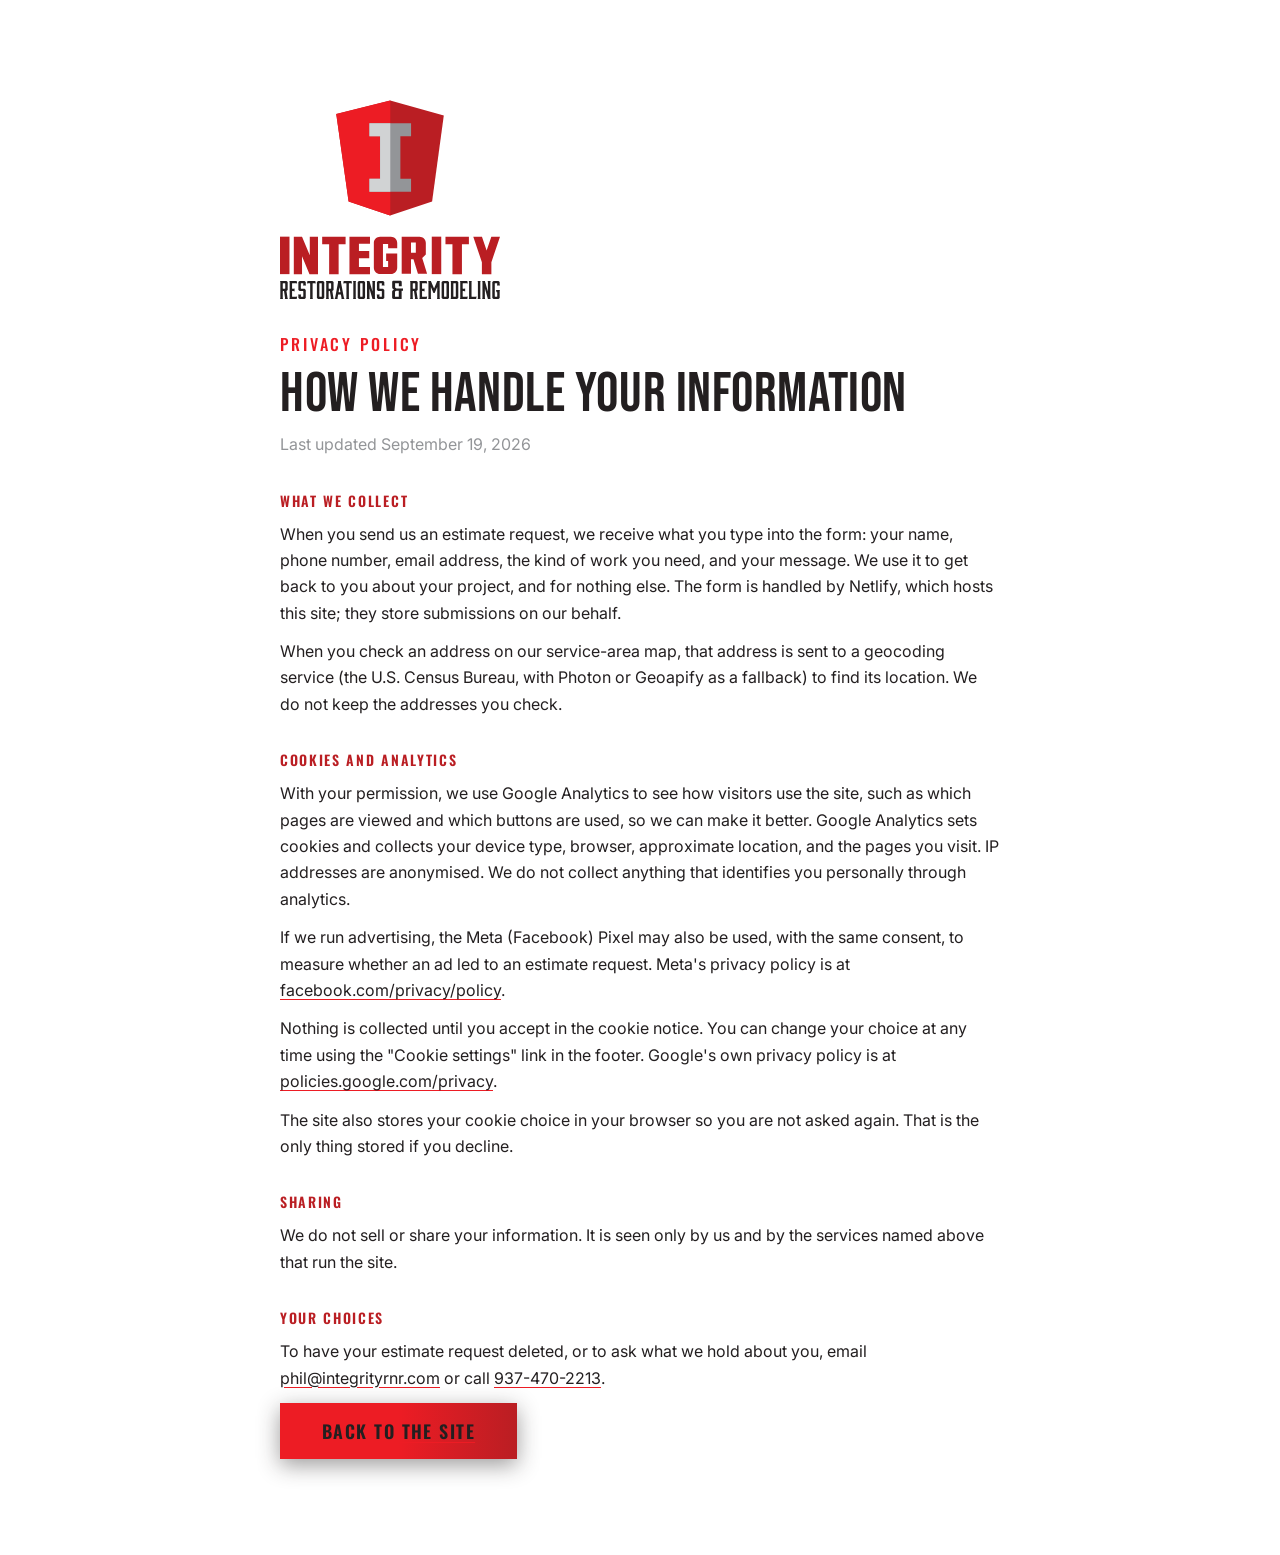
==== commit c25fdb43: "Growth plan: search title and description sized for results, FAQ structured data, Meta Pixel hook be" ====
--- a/privacy.html
+++ b/privacy.html
@@ -27,6 +27,7 @@
 
             <h2 class="doc__h">Cookies and analytics</h2>
             <p>With your permission, we use Google Analytics to see how visitors use the site, such as which pages are viewed and which buttons are used, so we can make it better. Google Analytics sets cookies and collects your device type, browser, approximate location, and the pages you visit. IP addresses are anonymised. We do not collect anything that identifies you personally through analytics.</p>
+            <p>If we run advertising, the Meta (Facebook) Pixel may also be used, with the same consent, to measure whether an ad led to an estimate request. Meta's privacy policy is at <a href="https://www.facebook.com/privacy/policy/" target="_blank" rel="noopener">facebook.com/privacy/policy</a>.</p>
             <p>Nothing is collected until you accept in the cookie notice. You can change your choice at any time using the "Cookie settings" link in the footer. Google's own privacy policy is at <a href="https://policies.google.com/privacy" target="_blank" rel="noopener">policies.google.com/privacy</a>.</p>
             <p>The site also stores your cookie choice in your browser so you are not asked again. That is the only thing stored if you decline.</p>
 
--- a/styles.css
+++ b/styles.css
@@ -1546,7 +1546,7 @@
 [data-roll] { overflow: hidden; }
 [data-roll] .word { display: inline-flex; }       /* keeps the space between words */
 .letterWindow { display: inline-block; height: 1lh; overflow: hidden; }
-.letterTrack { display: flex; flex-direction: column; align-items: center; }
+.letterTrack { display: flex; flex-direction: column; align-items: center; will-change: transform; }      /* always on its own layer: the text does not switch rendering modes as the roll starts and ends */
 .trackContent { height: 1lh; display: flex; align-items: center; justify-content: center; }
 
 /* ---------- TABLET AND UP: hero layout ----------
